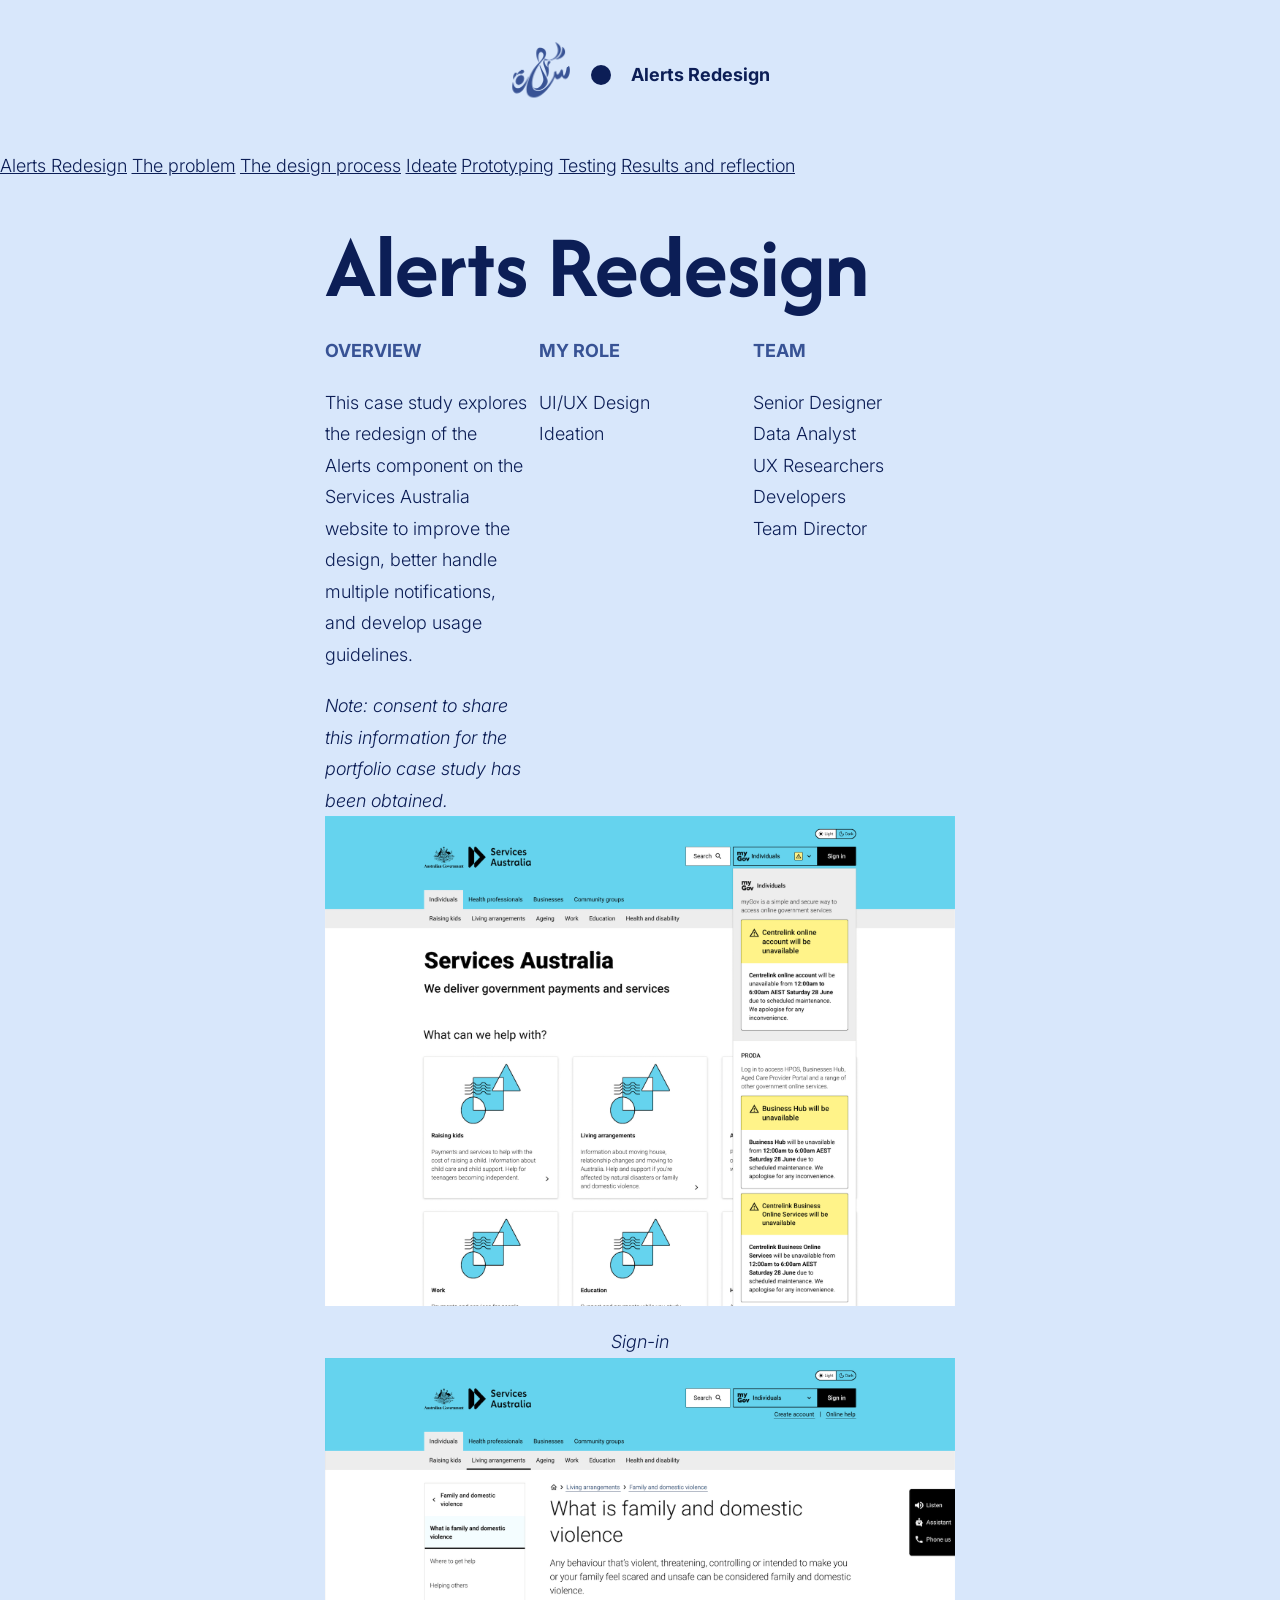
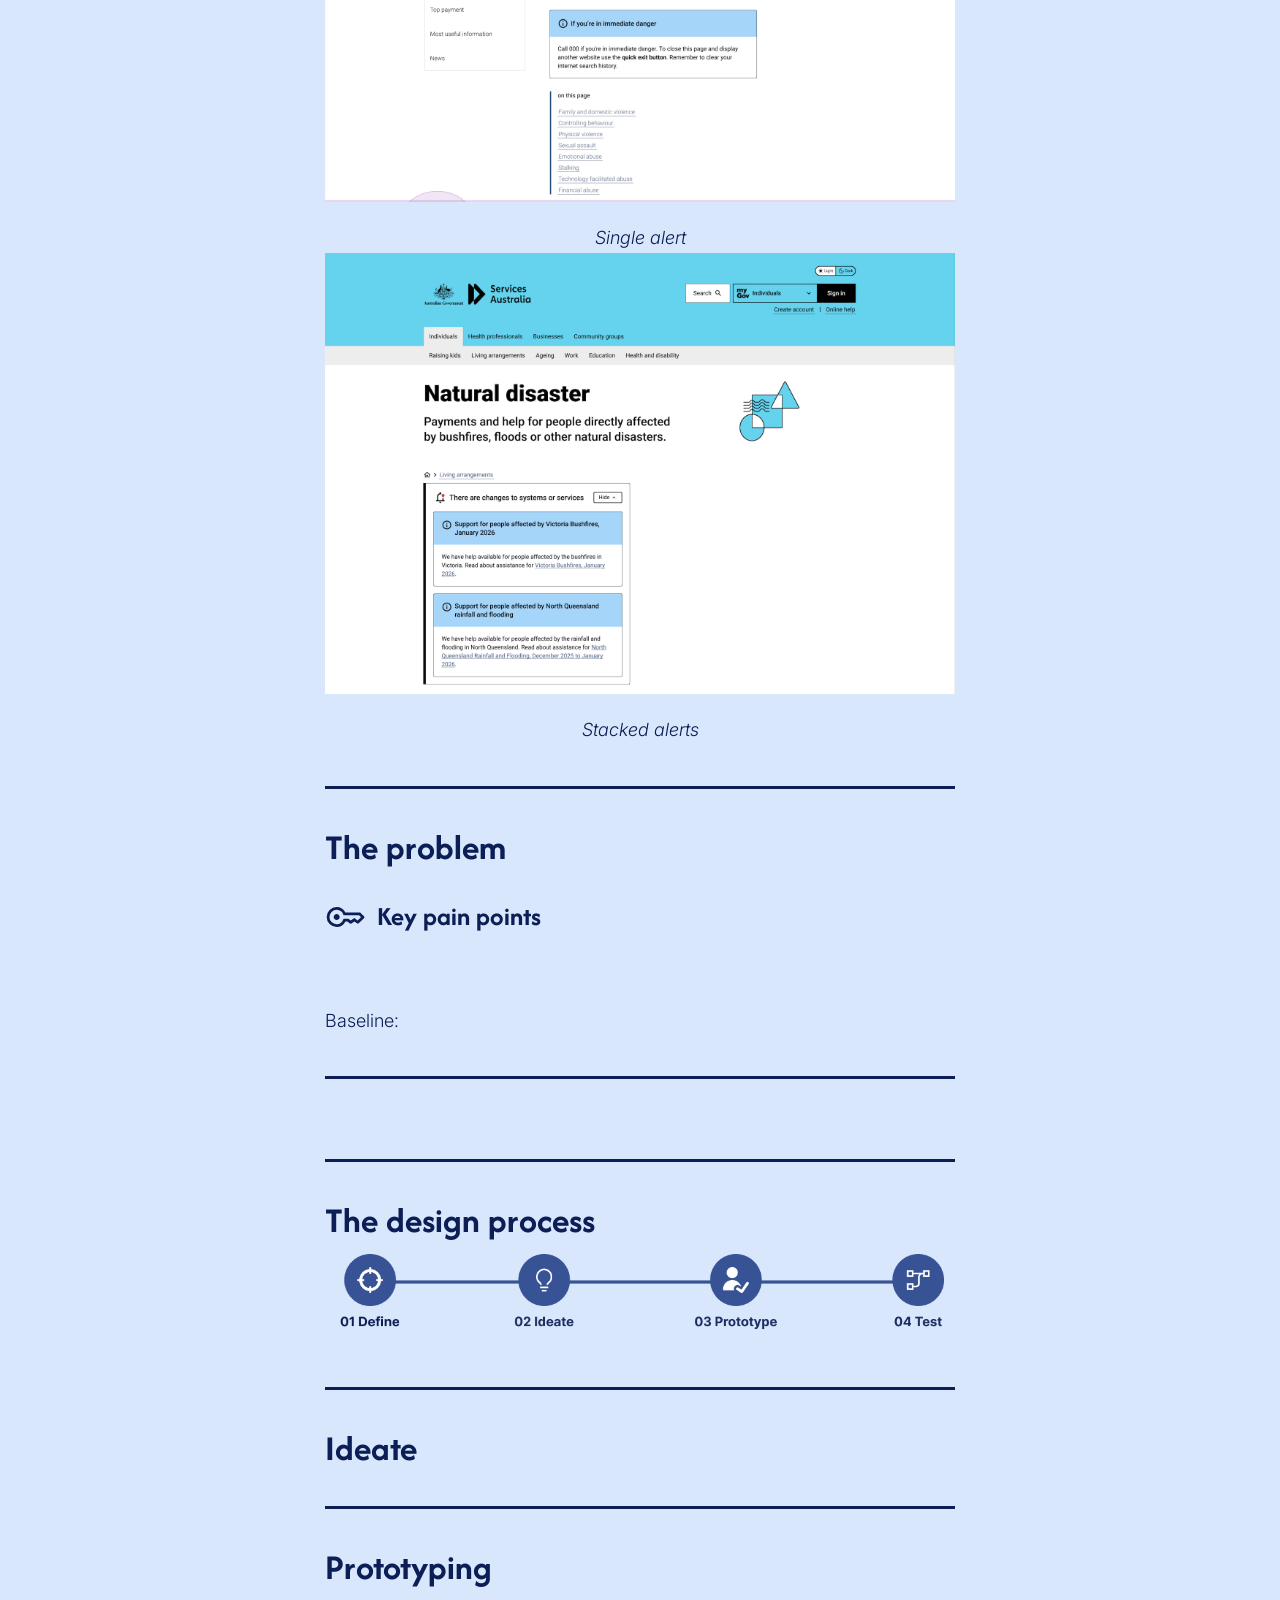
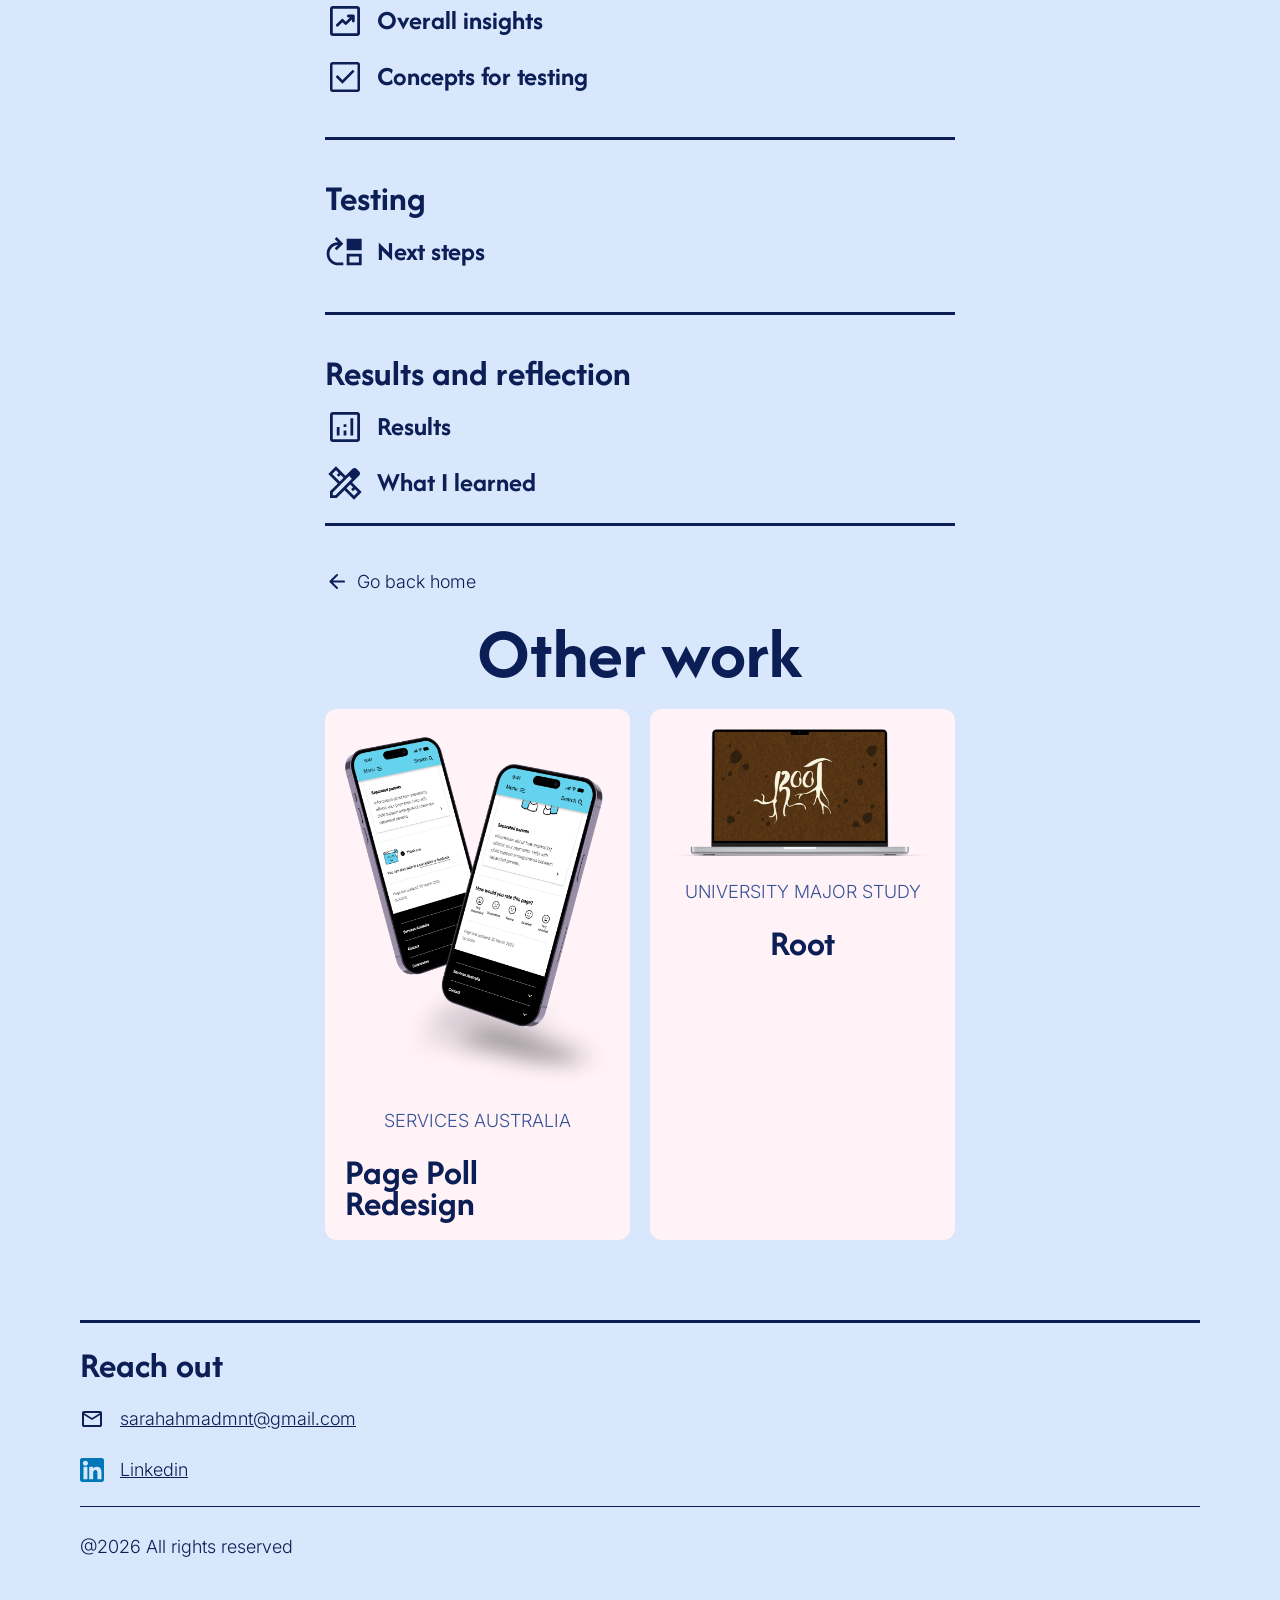
==== alerts.html @ ed38aa50 "Contextual nav + other case studies" ====
<!doctype html>
<html>
  <head>
    <meta charset="UTF-8" />
    <meta name="viewport" content="width=device-width, initial-scale=1.0" />
    <title>Sarah Ahmad's portfolio</title>
    <link rel="stylesheet" href="css/reset.css" />
    <link rel="stylesheet" href="css/style.css" />
    <script src="script.js" defer></script>
  </head>
  <body>
    <header>
      <a href="index.html">
        <img class="logo" src="assets/Logop2.svg" alt="logo" width="60" />
      </a>
      <svg width="20" height="20">
        <circle r="10" cx="10" cy="10" fill="#0c1e56" />
      </svg>
      <a href="pagepoll.html"><b>Alerts Redesign</b></a>
    </header>
    <!-- nav -->
    <div class="project-layout">
      <nav aria-label="On this page">
        <a href="#titlea">Alerts Redesign</a>
        <a href="#problema">The problem</a>
        <a href="#processa">The design process</a>
        <a href="#ideate">Ideate</a>
        <a href="#protoa">Prototyping</a>
        <a href="#testa">Testing</a>
        <a href="#outcomea">Results and reflection</a>
      </nav>
      <main class="content-page">
        <!-- Title -->
        <h1 id="titlea">Alerts Redesign</h1>
        <div class="container">
          <div class="sub-container-3">
            <p class="subheading"><b>OVERVIEW</b></p>
            <p>
              This case study explores the redesign of the Alerts component on
              the Services Australia website to improve the design, better
              handle multiple notifications, and develop usage guidelines.
            </p>
            <p>
              <i
                >Note: consent to share this information for the portfolio case
                study has been obtained.</i
              >
            </p>
          </div>
          <div class="sub-container-3">
            <p class="subheading"><b>MY ROLE</b></p>
            <div>
              <p>UI/UX Design</p>
              <p>Ideation</p>
            </div>
          </div>
          <div class="sub-container-3">
            <p class="subheading"><b>TEAM</b></p>
            <div>
              <p>Senior Designer</p>
              <p>Data Analyst</p>
              <p>UX Researchers</p>
              <p>Developers</p>
              <p>Team Director</p>
            </div>
          </div>
        </div>
        <div class="image-container-2">
          <div class="sub-container-3 caption">
            <img
              src="assets/alerts/sign-in-final.png"
              alt="alerts in sign-in"
            />
            <p><i>Sign-in</i></p>
          </div>
          <div class="sub-container-3 caption">
            <img
              src="assets/alerts/in-page-final.png"
              alt="single alert in page"
            />
            <p><i>Single alert</i></p>
          </div>
          <div class="sub-container-3 caption">
            <img
              src="assets/alerts/stacked-final.png"
              alt="multiple alerts in one page"
            />
            <p><i>Stacked alerts</i></p>
          </div>
        </div>
        <div class="content-container">
          <!-- The problem -->
          <h3 id="problema">The problem</h3>
          <p></p>
          <div class="icon-heading">
            <img src="assets/icons/key.svg" alt="key-icon" width="40px" />
            <h4>Key pain points</h4>
          </div>
          <ul>
            <li>
              <p></p>
            </li>
            <li>
              <img />
              <p></p>
            </li>
            <li>
              <img />
              <p></p>
            </li>
          </ul>
          <p>Baseline:</p>
        </div>
        <div class="quote-block">
          <p></p>
        </div>
        <div class="content-container">
          <!-- the design process -->
          <h3 id="processa">The design process</h3>
          <img
            src="assets/alerts/designprocess.png"
            alt="design process diagram showing 4 stages: define, ideate, prototype and test"
          />
        </div>
        <div class="content-container">
          <!-- ideate -->
          <h3 id="ideate">Ideate</h3>
        </div>
        <div class="content-container">
          <!-- prototype -->
          <h3 id="protoa">Prototyping</h3>
          <div class="icon-heading">
            <img src="assets/icons/insights.svg" />
            <h4>Overall insights</h4>
          </div>
          <div class="icon-heading">
            <img src="assets/icons/Check box.svg" />
            <h4>Concepts for testing</h4>
          </div>
        </div>
        <div class="content-container">
          <!-- Testing -->
          <h3 id="testa">Testing</h3>

          <div class="icon-heading">
            <img src="assets/icons/Move up.svg" />
            <h4>Next steps</h4>
          </div>
        </div>

        <div class="content-container" id="outcomea">
          <!-- Results and reflection -->
          <h3>Results and reflection</h3>
          <div class="icon-heading">
            <img src="assets/icons/Analytics.svg" />
            <h4>Results</h4>
          </div>

          <div class="icon-heading">
            <img src="assets/icons/Design services.svg" />
            <h4>What I learned</h4>
          </div>
        </div>
        <div class="other-work">
          <a class="back-button" href="index.html">
            <img src="assets/icons/arrow_back.svg" alt="back-arrow" />
            <p>Go back home</p>
          </a>
          <h2>Other work</h2>
          <div class="tile-container">
            <a class="tile" href="pagepoll.html">
              <img
                src="assets/mockupsPP.png"
                alt="project-preview"
                id="pptile"
              />
              <p class="subheading">SERVICES AUSTRALIA</p>
              <h3>Page Poll Redesign</h3>
            </a>
            <a class="tile" href="root.html">
              <img src="assets/mockiproot.png" alt="project-preview" />
              <p class="subheading">UNIVERSITY MAJOR STUDY</p>
              <h3>Root</h3>
            </a>
          </div>
        </div>
      </main>
    </div>
    <footer>
      <h3>Reach out</h3>
      <div class="footer-element">
        <img src="assets/icons/mail.svg" width="24px" />
        <a href="mailto:sarahahmadmnt@gmail.com">sarahahmadmnt@gmail.com</a>
      </div>
      <div class="footer-element">
        <img src="assets/icons/linkedin-svgrepo-com.svg" width="24px" />
        <a href="https://www.linkedin.com/in/sarah-ahmad-1190132b7/"
          >Linkedin</a
        >
      </div>
      <p>@2026 All rights reserved</p>
    </footer>
  </body>
</html>
---- css/style.css ----
@import url("https://fonts.googleapis.com/css2?family=Afacad:ital,wght@0,400..700;1,400..700&display=swap");
@import url("https://fonts.googleapis.com/css2?family=Inter:ital,opsz,wght@0,14..32,100..900;1,14..32,100..900&display=swap");
:root {
  /* Colours */
  --background: #d8e7fb;
  --font-main: #0c1e56;
  --font-secondary: #385395;
  --accent: #fff3f8;
  --accent-2: #ffc8e3;

  /* Spacing */

  --space-24: 1.5rem;
  --space-40: 2.5rem;
}

/* Ensure Safari / iOS do not auto-scale text and rem basis is consistent */
html {
  height: 100%;
  font-size: 18px;

  scroll-behavior: smooth;
  --webkit-text-size-adjust: 100%;
  -ms-text-size-adjust: 100%;
}

* {
  box-sizing: border-box;
}

*,
*::before,
*::after {
  box-sizing: border-box;
  /* Includes elements padding and borders in the width and height */
}

/* motion reduction */
@media (prefers-reduced-motion: reduce) {
  *,
  *::before,
  *::after {
    animation-duration: 0.01ms !important;
    animation-iteration-count: 1 !important;
    transition-duration: 0.01ms !important;
    scroll-behavior: auto !important;
  }
}

body {
  background-color: var(--background);
}

/* Text styling */
p,
a {
  font-family: "Inter", sans-serif;
  font-weight: 300;
  line-height: 1.75rem;
  color: var(--font-main);
}

b {
  font-weight: 700;
}

i {
  font-style: italic;
}

h1,
h2,
h3,
h4 {
  font-family: "Afacad", sans-serif;
  font-weight: 700;
  color: var(--font-main);
}

h1 {
  font-size: 5rem;
}

h2 {
  font-size: 4rem;
}

h3 {
  font-size: clamp(1.75rem, 2em, 2.5rem);
}

h4 {
  font-size: 1.5rem;
}

/* Header */
header {
  padding: 40px;
  display: flex;
  flex-direction: row;
  justify-content: center;
  align-items: center;
  gap: 20px;
}

header a {
  text-decoration: none;
}

/* Content */
main {
  padding: 40px 80px;
  margin: 0 auto;
}

.content-page {
  max-width: 790px;
}

.hero-content {
  background-image: url("../assets/heroart.png");
  background-repeat: no-repeat;
  background-size: cover;
  background-position: right center;
  display: flex;
  flex-direction: column;
  justify-content: end;
  gap: 20px;
  height: 70vh;
  padding: 80px 40px;
  border-radius: 20px;
  margin-bottom: 80px;
}

.hero-content-text {
  width: 50%;
  display: flex;
  flex-direction: column;
  gap: 20px;
  color: #ffffff;
}

.hero-content-text p {
  color: #ffffff;
}

.hero-content-text h2 {
  color: #ffffff;
}

.opportunity {
  display: flex;
  flex-direction: row;
  width: fit-content;
  gap: 12px;
  background-color: #ffffff;
  border-radius: 30px;
  padding: 16px 12px;
  color: var(--font-main);
  align-items: center;
}

.opportunity p {
  color: var(--font-main);
}

.projects {
  margin: 80px auto;
}

.projects-heading {
  display: flex;
  flex-direction: row;
  justify-content: center;
  gap: 32px;
  margin: 0 auto;
  padding-top: 60px;
  border-top: 3px solid var(--font-main);
}

.star-group {
  display: flex;
  flex-direction: row;
  width: fit-content;
  gap: 8px;
}

.subheading {
  color: var(--font-secondary);
}

.project-container {
  margin-top: 80px;
  display: flex;
  flex-direction: row;
  background-color: var(--accent);
  border-radius: 32px;
  height: fit-content;
  padding: 40px;
  justify-content: space-between;
  align-items: center;
}

.text-container {
  flex: 1;
  display: flex;
  flex-direction: column;

  gap: 24px;
}

.button-container {
  display: flex;
  flex-direction: row;
  align-items: center;
  gap: 40px;
}

.button {
  background-color: var(--accent-2);
  border-radius: 30px;
  border: solid 1px var(--font-main);
  padding: 20px 16px;
  text-decoration: none;
}

.button:hover {
  background-color: var(--font-main);
  color: var(--accent-2);
  border: solid 1px var(--accent-2);
  transition: all 0.3s ease-out;
}

.link {
  text-decoration: none;
  display: flex;
  flex-direction: row;
  align-items: center;
  gap: 8px;
}

.link:hover {
  text-decoration: underline;
  transform: all 0.3 ease-out;
}

.mockup {
  width: 50%;
  height: fit-content;
  display: flex;
  justify-content: center;
}

#pp {
  flex: 1;
  width: stretch;
  max-width: 400px;
}

.container {
  display: flex;
  flex-direction: row;
  justify-content: space-between;
  gap: 12px;
  margin-top: 24px;
}

.image-container {
  display: flex;
  flex-direction: row;
  justify-content: space-between;
  gap: 12px;
  margin-top: 8px;
  align-items: start;
}

.grid-container {
  display: grid;
  grid-template-columns: 1fr 1fr 1fr 1fr;
  gap: 12px;
}

.container img,
.image-container img {
  flex: 1;
  min-width: 0;
  width: 0;
  height: auto;
  object-fit: contain;
}

.sub-container {
  display: flex;
  flex-direction: column;
  gap: 20px;
  border-top: 3px solid var(--font-main);
  padding-top: 24px;
  width: 45%;
}

.sub-container-2 {
  display: flex;
  flex-direction: row;
  justify-content: space-between;
}

.sub-container-3 {
  flex: 1;
  display: flex;
  flex-direction: column;
  gap: 20px;
}

.sub-container-3 img {
  width: 100%;
}

.caption {
  align-items: center;
}

.about-container {
  display: flex;
  flex-direction: column;
  gap: 20px;
  width: 50%;
}

.about-container p {
  font-size: 1.25rem;
}

#about {
  padding-top: 24px;
  margin-top: 80px;
  border-top: 3px solid var(--font-main);
}

#about img {
  max-width: 300px;
}

.content-container {
  display: flex;
  flex-direction: column;
  gap: 16px;
  margin-top: 40px;
  padding: 40px 0 0 0;
  border-top: 3px solid var(--font-main);
}

.icon-heading {
  display: flex;
  flex-direction: row;
  gap: 12px;
  align-items: center;
}

.content-container li {
  display: flex;
  flex-direction: row;
  gap: 20px;
  margin-top: 12px;
  align-items: center;
}

.quote-block {
  margin-top: 40px;
  padding-top: 40px;
  border-top: 3px solid var(--font-main);
}

.quote-block p {
  font-size: 24px;
  font-weight: 300;
}

#results {
  padding-bottom: 40px;
}

table {
  width: 100%;
  border-radius: 4px;
  border: 1px solid var(--font-secondary);
}

td,
th {
  border-top: 1px solid var(--font-secondary);
  border-bottom: 1px solid var(--font-secondary);
  text-align: left;
  padding: 12px;
  font-family: "Inter", sans-serif;
  color: var(--font-main);
}

th {
  font-weight: 700;
  background-color: var(--accent);
}

#titlep {
  padding-bottom: 40px;
}

/* Other projects links */

.other-work {
  display: flex;
  flex-direction: column;
  gap: 20px;
  margin-top: 20px;
  padding: 40px 0;
  border-top: 3px solid var(--font-main);
  align-items: center;
}

.back-button {
  text-decoration: none;
  display: flex;
  flex-direction: row;
  gap: 8px;
  width: 100%;
}

.back-button:hover {
  text-decoration: underline;
}

.tile-container {
  display: flex;
  flex-direction: row;
  justify-content: space-between;
  gap: 20px;
}

.tile {
  display: flex;
  flex-direction: column;
  flex: 1;
  background-color: var(--accent);
  text-decoration: none;
  align-items: center;
  padding: 20px;
  border-radius: 12px;
  gap: 20px;
}

.tile:hover {
  transform: scale(105%);
  transition: all 0.3s ease;
}

.tile img {
  width: 100%;
}

/* Footer */

footer {
  margin: 0 80px;
  padding: 24px 0;
  border-top: 3px solid var(--font-main);
}

footer h3 {
  padding-bottom: 20px;
}

.footer-element {
  display: flex;
  flex-direction: row;
  align-items: center;
  padding-bottom: 20px;
  gap: 16px;
}

footer p {
  padding-top: 24px;
  padding-bottom: 40px;
  border-top: 1px solid var(--font-main);
}

/* Javascript stuff */

.fade-element {
  transform: translateY(20px);
  opacity: 0;
  transition: 1s ease;
}

.element-visible {
  transform: translateY(0);
  opacity: 1;
}

/* Focus states */

.logo:focus-visible,
.button:focus-visible,
.link:focus-visible,
.footer-element a:focus-visible {
  outline: 2px solid var(--font-secondary);
  outline-offset: 4px;
  border-radius: 4px;
}

/* Responsive design */

@media screen and (max-width: 770px) {
  main,
  header {
    padding: 20px 24px;
  }

  h1 {
    font-size: 4.5rem;
  }

  h2 {
    font-size: 3rem;
  }

  .hero-content {
    background-size: auto 100%;
    padding: 40px 40px;
    margin-bottom: 60px;
  }
  .hero-content-text {
    width: 100%;
  }

  .small {
    width: 20px;
  }
  .large {
    width: 40px;
  }

  .project-container {
    margin-top: 40px;
    flex-direction: column-reverse;
    justify-content: left;
    gap: 40px;
    padding: 40px 20px;
  }

  #root {
    flex-direction: column;
  }
  .text-container {
    width: 100%;
    gap: 16px;
  }

  .container,
  .image-container {
    flex-direction: column;
    justify-content: first baseline;
    gap: 24px;
  }

  .content-container {
    gap: 12px;
    margin-top: 20px;
    padding: 20px 0 0 0;
    border-top: 3px solid var(--font-main);
  }

  .sub-container,
  .about-container,
  .mockup {
    width: 100%;
  }

  .grid-container {
    display: grid;
    grid-template-columns: 1fr 1fr;
    grid-template-rows: 1fr 1fr;
    gap: 12px;
  }
  .container img {
    width: 50%;
  }

  #about {
    flex-direction: column-reverse;
    align-items: end;
  }

  footer {
    margin: 0 24px;
  }
}

@media screen and (max-width: 480px) {
  main,
  header {
    padding: 12px 16px;
  }

  h1 {
    font-size: 4rem;
  }

  .hero-content {
    padding: 40px 20px;
  }
  .projects-heading {
    gap: 16px;
  }

  #pp {
    padding: 0 5vh;
  }
  .container img {
    width: 100%;
  }
  footer {
    margin: 0 16px;
  }
}

@media screen and (max-width: 430px) {
  .small {
    width: 12px;
  }
  .large {
    width: 24px;
  }

  .button-container {
    flex-direction: column;
    gap: 20px;
    align-items: first baseline;
  }
}
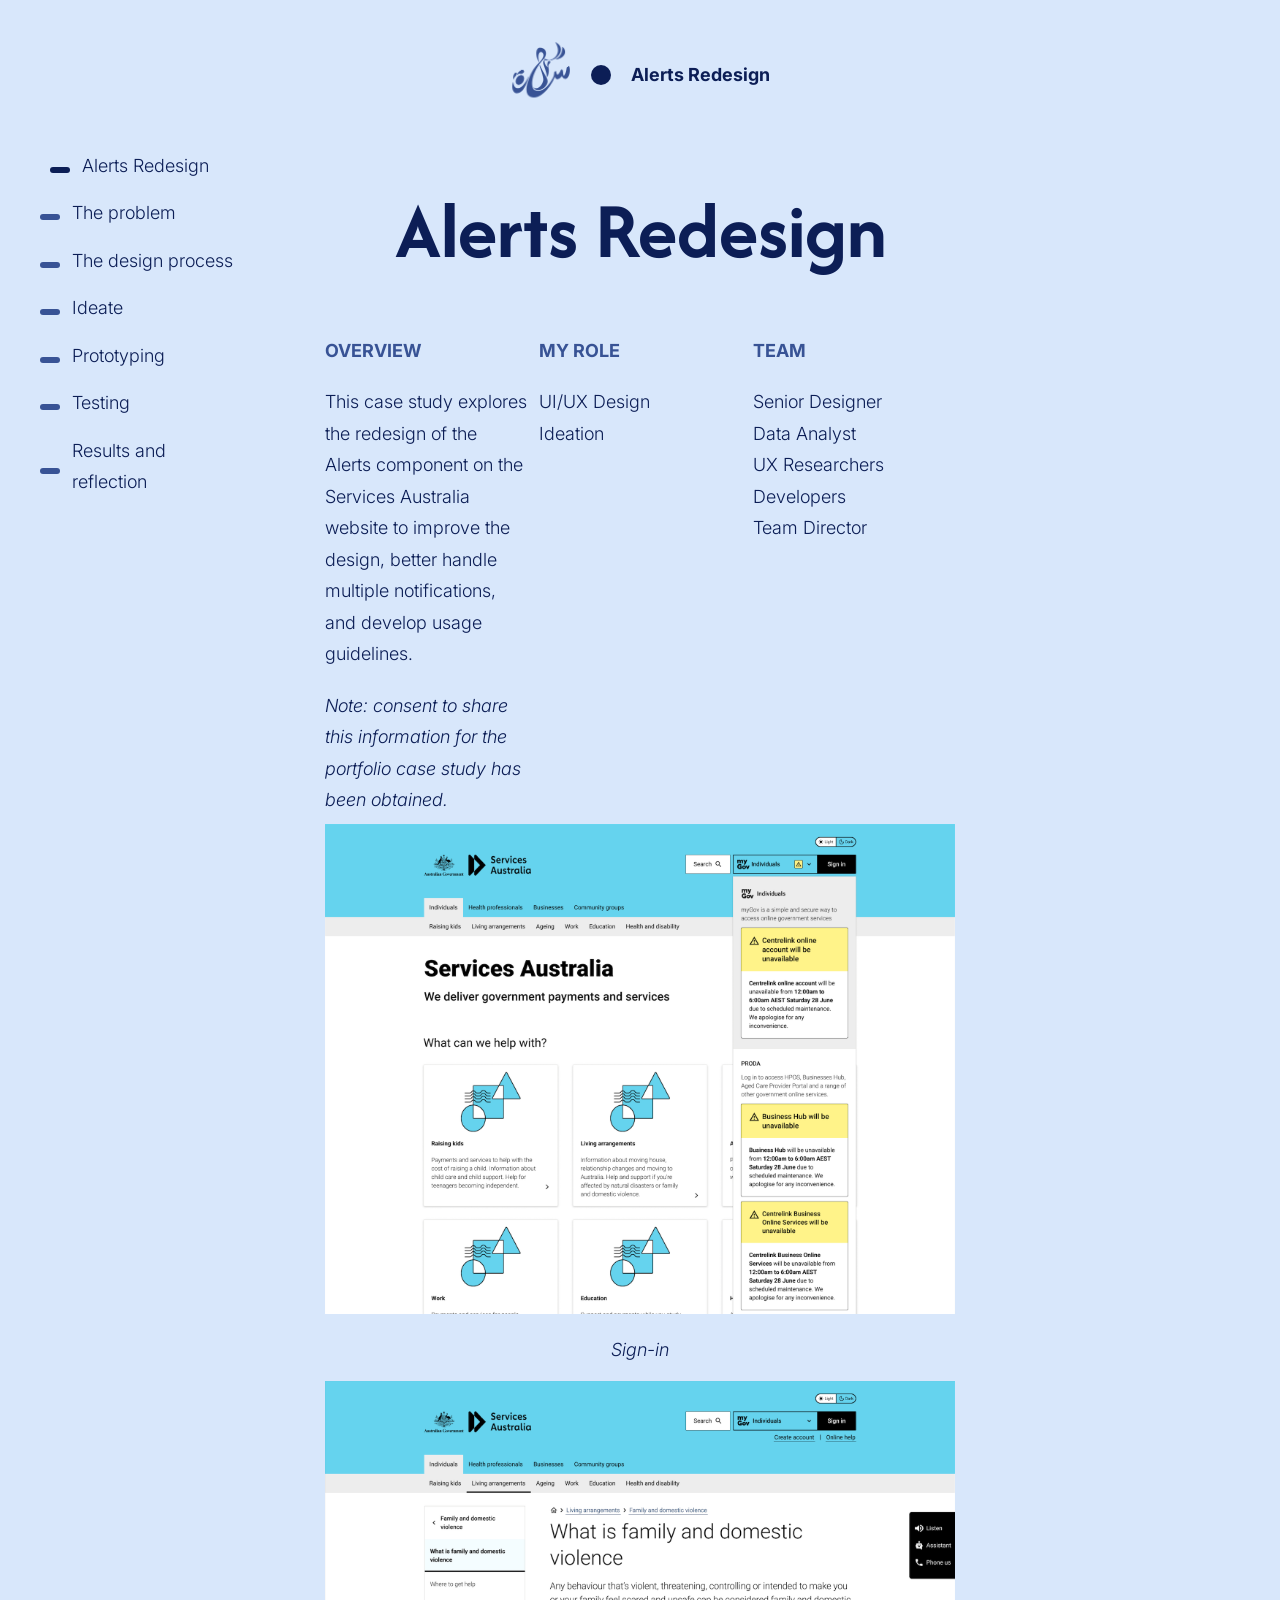
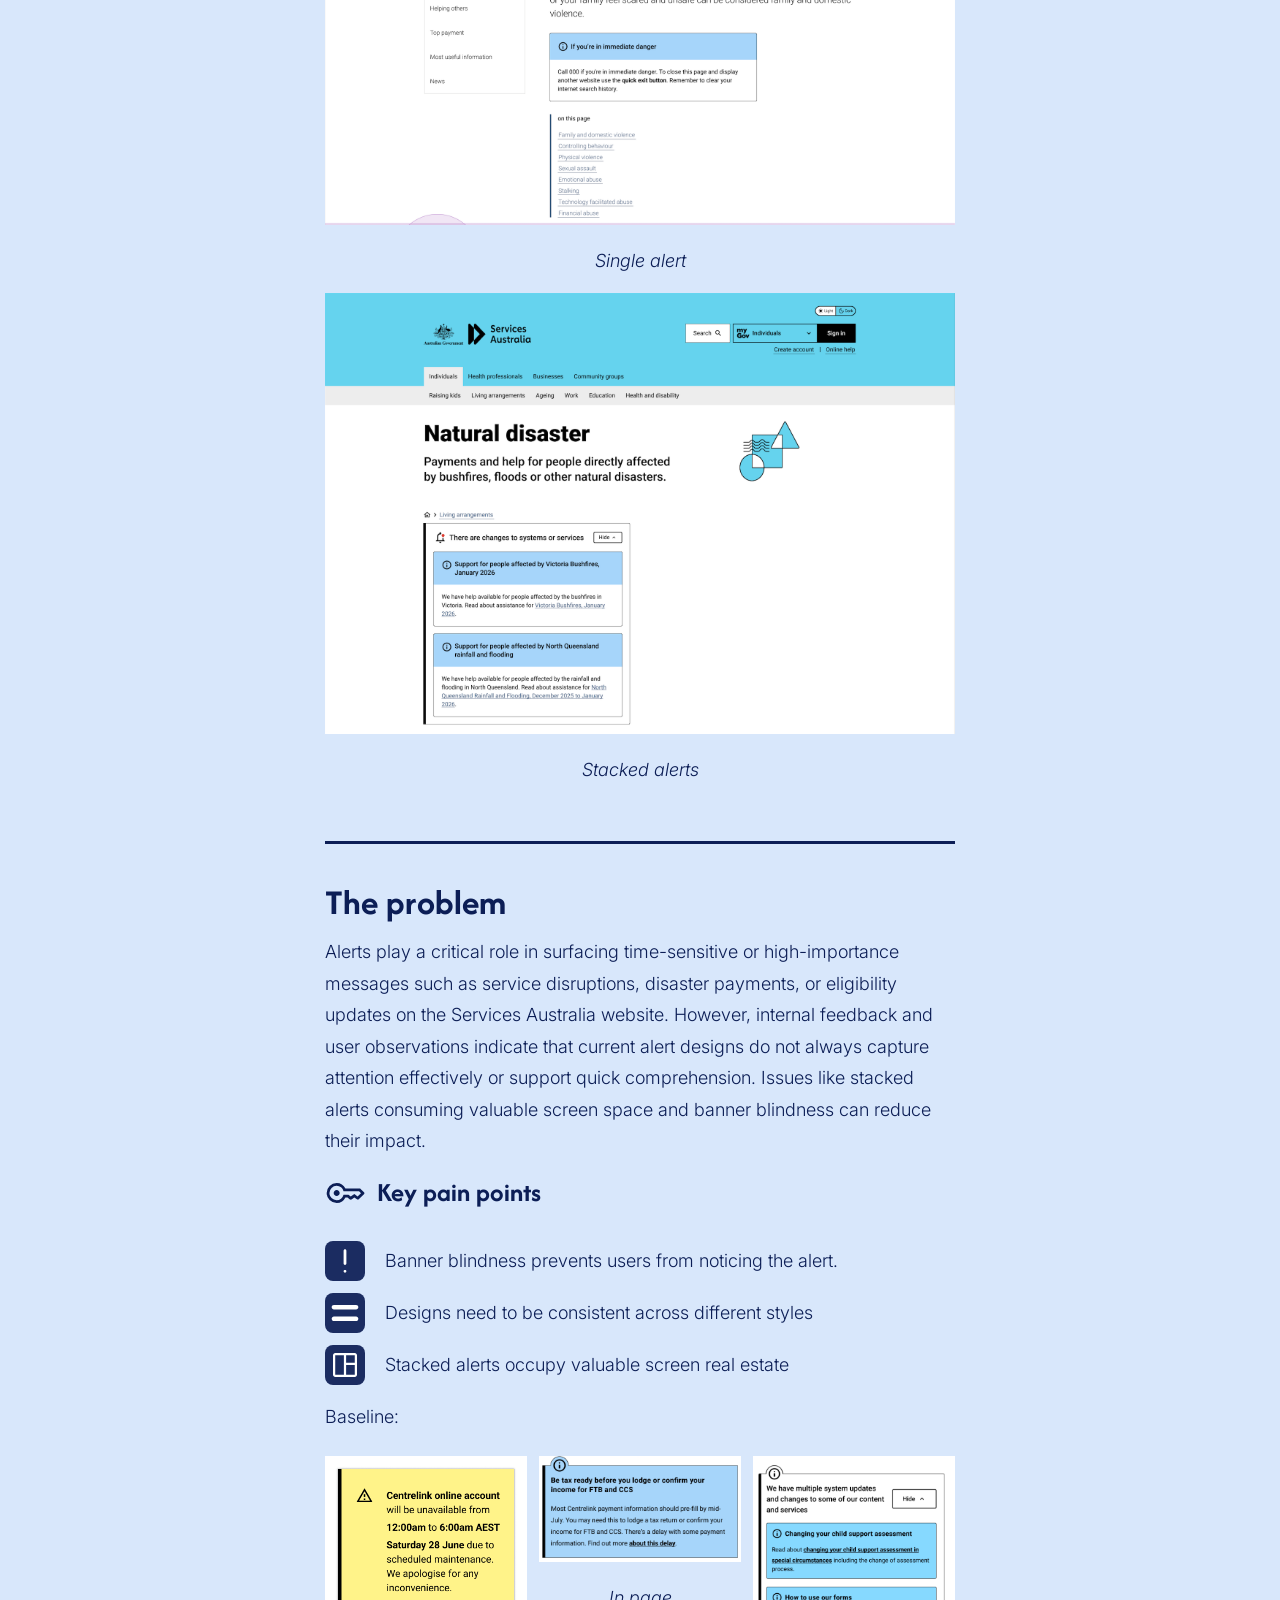
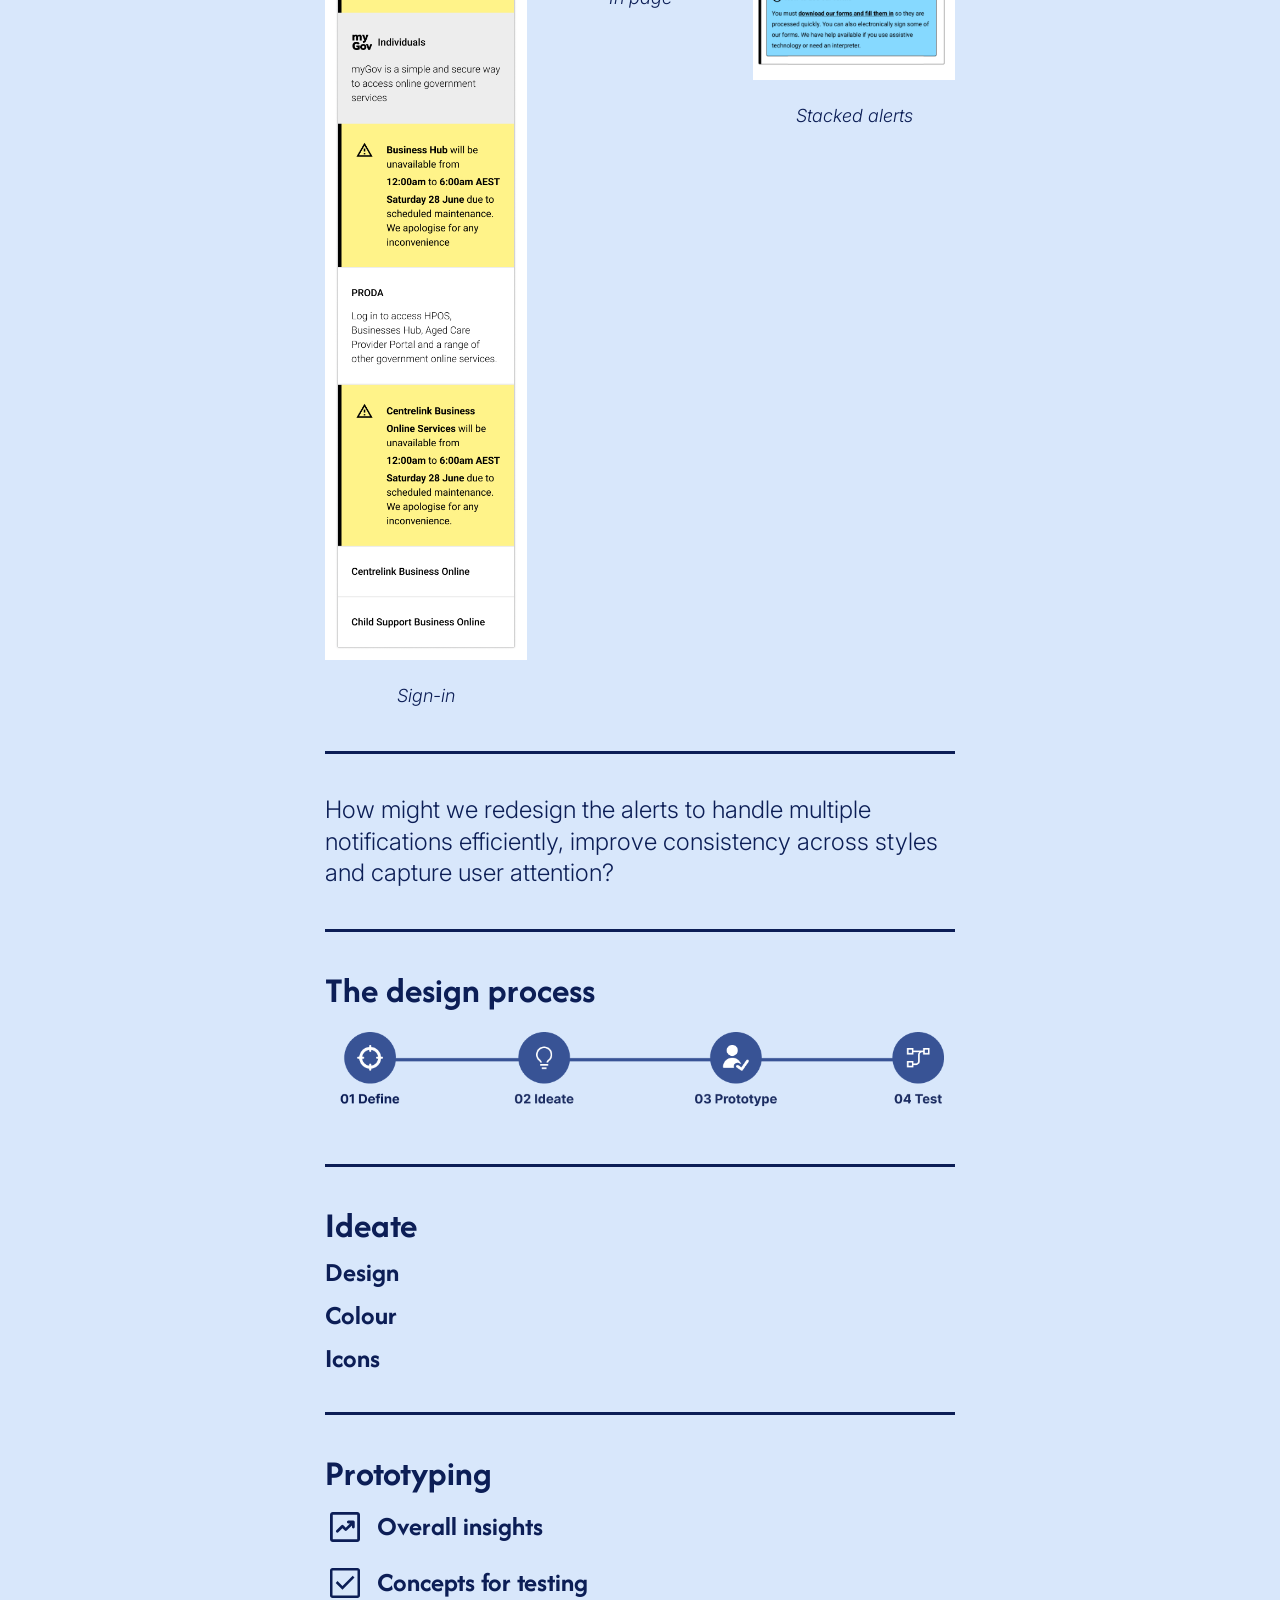
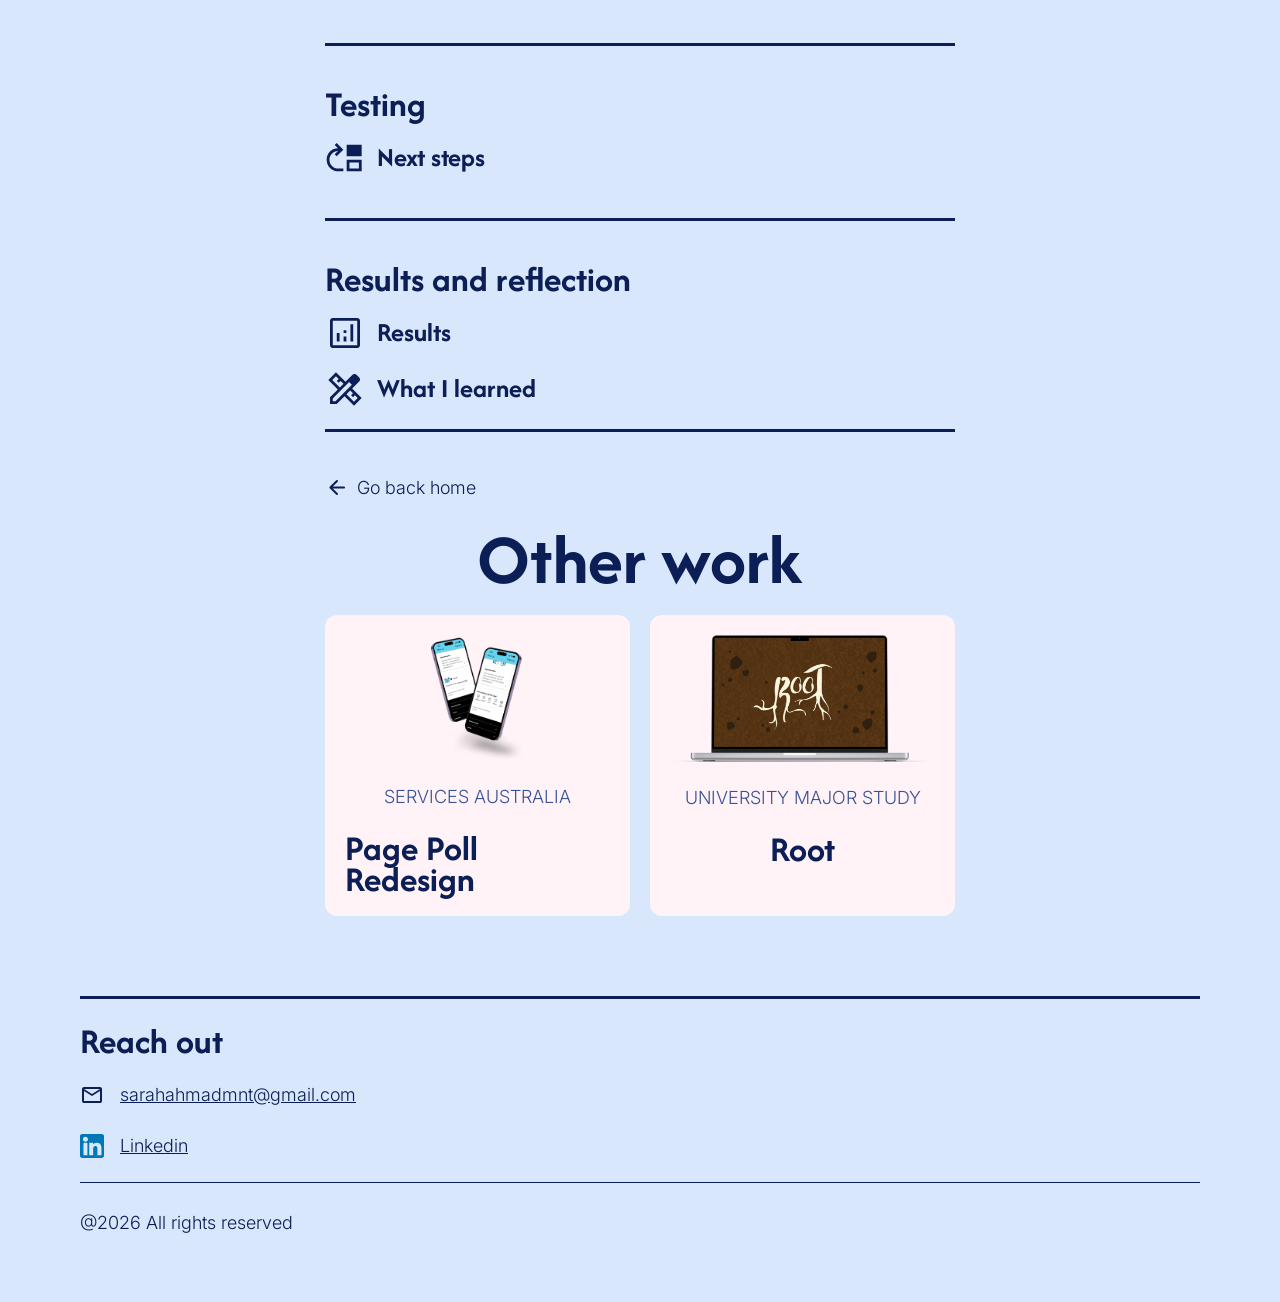
==== commit 17cb93a6: "Update alert + cleanup Validated html" ====
--- a/alerts.html
+++ b/alerts.html
@@ -1,5 +1,5 @@
 <!doctype html>
-<html>
+<html lang="en">
   <head>
     <meta charset="UTF-8" />
     <meta name="viewport" content="width=device-width, initial-scale=1.0" />
@@ -31,8 +31,8 @@
       </nav>
       <main class="content-page">
         <!-- Title -->
-        <h1 id="titlea">Alerts Redesign</h1>
-        <div class="container">
+        <h1 class="fade-element" id="titlea">Alerts Redesign</h1>
+        <div class="container fade-element">
           <div class="sub-container-3">
             <p class="subheading"><b>OVERVIEW</b></p>
             <p>
@@ -88,36 +88,74 @@
             <p><i>Stacked alerts</i></p>
           </div>
         </div>
-        <div class="content-container">
+        <div class="content-container" id="problema">
           <!-- The problem -->
-          <h3 id="problema">The problem</h3>
-          <p></p>
-          <div class="icon-heading">
-            <img src="assets/icons/key.svg" alt="key-icon" width="40px" />
+          <h3>The problem</h3>
+          <p>
+            Alerts play a critical role in surfacing time-sensitive or
+            high-importance messages such as service disruptions, disaster
+            payments, or eligibility updates on the Services Australia website.
+            However, internal feedback and user observations indicate that
+            current alert designs do not always capture attention effectively or
+            support quick comprehension. Issues like stacked alerts consuming
+            valuable screen space and banner blindness can reduce their impact.
+          </p>
+          <div class="icon-heading">
+            <img src="assets/icons/key.svg" alt="" width="40" />
             <h4>Key pain points</h4>
           </div>
           <ul>
             <li>
-              <p></p>
+              <img src="assets/alerts/pain-point-1.svg" alt="" />
+              <p>Banner blindness prevents users from noticing the alert.</p>
             </li>
             <li>
-              <img />
-              <p></p>
+              <img src="assets/alerts/pain-point-2.svg" alt="" />
+              <p>Designs need to be consistent across different styles</p>
             </li>
             <li>
-              <img />
-              <p></p>
+              <img src="assets/root/pain-point-3.svg" alt="" />
+              <p>Stacked alerts occupy valuable screen real estate</p>
             </li>
           </ul>
           <p>Baseline:</p>
+
+          <div class="image-container">
+            <div class="sub-container-3 caption">
+              <img
+                src="assets/alerts/baseline-sign-ing.png"
+                alt="baseline design for alerts on sign-in"
+              />
+              <p><i>Sign-in</i></p>
+            </div>
+            <div class="sub-container-3 caption">
+              <img
+                src="assets/alerts/baseline-in-page.png"
+                alt="baseline design for alerts in the page"
+              />
+              <p><i>In page</i></p>
+            </div>
+            <div class="sub-container-3 caption">
+              <img
+                src="assets/alerts/baseline-stacked.png"
+                alt="baseline design for alerts when stacked"
+              />
+              <p><i>Stacked alerts</i></p>
+            </div>
+          </div>
         </div>
         <div class="quote-block">
-          <p></p>
+          <p>
+            How might we redesign the alerts to handle multiple notifications
+            efficiently, improve consistency across styles and capture user
+            attention?
+          </p>
         </div>
         <div class="content-container">
           <!-- the design process -->
           <h3 id="processa">The design process</h3>
           <img
+            class="image-container"
             src="assets/alerts/designprocess.png"
             alt="design process diagram showing 4 stages: define, ideate, prototype and test"
           />
@@ -125,16 +163,19 @@
         <div class="content-container">
           <!-- ideate -->
           <h3 id="ideate">Ideate</h3>
+          <h4>Design</h4>
+          <h4>Colour</h4>
+          <h4>Icons</h4>
         </div>
         <div class="content-container">
           <!-- prototype -->
           <h3 id="protoa">Prototyping</h3>
           <div class="icon-heading">
-            <img src="assets/icons/insights.svg" />
+            <img src="assets/icons/insights.svg" alt="" />
             <h4>Overall insights</h4>
           </div>
           <div class="icon-heading">
-            <img src="assets/icons/Check box.svg" />
+            <img src="assets/icons/Checkbox.svg" alt="" />
             <h4>Concepts for testing</h4>
           </div>
         </div>
@@ -143,7 +184,7 @@
           <h3 id="testa">Testing</h3>
 
           <div class="icon-heading">
-            <img src="assets/icons/Move up.svg" />
+            <img src="assets/icons/Moveup.svg" alt="" />
             <h4>Next steps</h4>
           </div>
         </div>
@@ -152,12 +193,12 @@
           <!-- Results and reflection -->
           <h3>Results and reflection</h3>
           <div class="icon-heading">
-            <img src="assets/icons/Analytics.svg" />
+            <img src="assets/icons/Analytics.svg" alt="" />
             <h4>Results</h4>
           </div>
 
           <div class="icon-heading">
-            <img src="assets/icons/Design services.svg" />
+            <img src="assets/icons/Designservices.svg" alt="" />
             <h4>What I learned</h4>
           </div>
         </div>
@@ -189,11 +230,11 @@
     <footer>
       <h3>Reach out</h3>
       <div class="footer-element">
-        <img src="assets/icons/mail.svg" width="24px" />
+        <img src="assets/icons/mail.svg" width="24" alt="" />
         <a href="mailto:sarahahmadmnt@gmail.com">sarahahmadmnt@gmail.com</a>
       </div>
       <div class="footer-element">
-        <img src="assets/icons/linkedin-svgrepo-com.svg" width="24px" />
+        <img src="assets/icons/linkedin-svgrepo-com.svg" width="24" alt="" />
         <a href="https://www.linkedin.com/in/sarah-ahmad-1190132b7/"
           >Linkedin</a
         >
--- a/css/style.css
+++ b/css/style.css
@@ -7,11 +7,6 @@
   --font-secondary: #385395;
   --accent: #fff3f8;
   --accent-2: #ffc8e3;
-
-  /* Spacing */
-
-  --space-24: 1.5rem;
-  --space-40: 2.5rem;
 }
 
 /* Ensure Safari / iOS do not auto-scale text and rem basis is consistent */
@@ -20,19 +15,14 @@
   font-size: 18px;
 
   scroll-behavior: smooth;
-  --webkit-text-size-adjust: 100%;
+  -webkit-text-size-adjust: 100%;
   -ms-text-size-adjust: 100%;
-}
-
-* {
-  box-sizing: border-box;
 }
 
 *,
 *::before,
 *::after {
   box-sizing: border-box;
-  /* Includes elements padding and borders in the width and height */
 }
 
 /* motion reduction */
@@ -78,7 +68,7 @@
 }
 
 h1 {
-  font-size: 5rem;
+  font-size: 4.5rem;
 }
 
 h2 {
@@ -107,13 +97,67 @@
   text-decoration: none;
 }
 
+/* Navigation */
+
+.project-layout {
+  display: grid;
+  grid-template-columns:
+    minmax(200px, 1fr)
+    minmax(0, 790px)
+    minmax(200px, 1fr);
+  align-items: flex-start;
+  gap: 24px;
+}
+
+nav {
+  position: sticky;
+  grid-column: 1;
+  display: flex;
+  top: 40px;
+  left: 40px;
+  flex-direction: column;
+  gap: 16px;
+  width: 200px;
+}
+
+nav a {
+  display: flex;
+  align-items: center;
+  gap: 12px;
+  text-decoration: none;
+}
+
+nav a::before {
+  content: "";
+  flex: 0 0 20px;
+  height: 6px;
+  margin-top: 9px;
+  background-color: var(--font-secondary);
+  border-radius: 4px;
+  transition: transform 0.4s ease;
+}
+
+/* Hover state */
+nav a:hover::before,
+nav a.active::before {
+  background-color: var(--font-main);
+}
+
+nav a:hover,
+nav a.active {
+  transform: translateX(10px);
+  transition: 0.3s ease;
+}
+
 /* Content */
 main {
   padding: 40px 80px;
-  margin: 0 auto;
+  min-width: 0;
 }
 
 .content-page {
+  grid-column: 2;
+  width: 100%;
   max-width: 790px;
 }
 
@@ -241,7 +285,6 @@
 
 .link:hover {
   text-decoration: underline;
-  transform: all 0.3 ease-out;
 }
 
 .mockup {
@@ -251,32 +294,34 @@
   justify-content: center;
 }
 
-#pp {
-  flex: 1;
-  width: stretch;
-  max-width: 400px;
-}
-
-.container {
+.container,
+.image-container {
   display: flex;
   flex-direction: row;
   justify-content: space-between;
   gap: 12px;
+}
+
+.container {
   margin-top: 24px;
 }
 
 .image-container {
-  display: flex;
-  flex-direction: row;
-  justify-content: space-between;
-  gap: 12px;
   margin-top: 8px;
   align-items: start;
 }
 
+.image-container-2 {
+  padding-top: 8px;
+}
+
+.image-container-2 p {
+  padding-bottom: 16px;
+}
+
 .grid-container {
   display: grid;
-  grid-template-columns: 1fr 1fr 1fr 1fr;
+  grid-template-columns: repeat(4, 1fr);
   gap: 12px;
 }
 
@@ -345,7 +390,7 @@
   flex-direction: column;
   gap: 16px;
   margin-top: 40px;
-  padding: 40px 0 0 0;
+  padding: 40px 0 0;
   border-top: 3px solid var(--font-main);
 }
 
@@ -400,8 +445,11 @@
   background-color: var(--accent);
 }
 
-#titlep {
+#titlep,
+#titlea,
+#titler {
   padding-bottom: 40px;
+  text-align: center;
 }
 
 /* Other projects links */
@@ -454,6 +502,17 @@
 
 .tile img {
   width: 100%;
+}
+
+#pp {
+  flex: 1;
+  width: 100%;
+  max-width: 400px;
+}
+
+#pptile {
+  max-height: 126px;
+  width: auto;
 }
 
 /* Footer */
@@ -482,7 +541,7 @@
   border-top: 1px solid var(--font-main);
 }
 
-/* Javascript stuff */
+/* JavaScript effects */
 
 .fade-element {
   transform: translateY(20px);
@@ -508,6 +567,26 @@
 
 /* Responsive design */
 
+@media screen and (max-width: 1200px) {
+  .project-layout {
+    grid-template-columns: minmax(0, 1fr);
+  }
+
+  nav {
+    position: static;
+    grid-column: 1;
+    width: 100%;
+    max-width: 790px;
+    margin: 0 auto;
+    padding: 40px 80px 0;
+  }
+
+  .content-page {
+    grid-column: 1;
+    margin: 0 auto;
+  }
+}
+
 @media screen and (max-width: 770px) {
   main,
   header {
@@ -520,6 +599,11 @@
 
   h2 {
     font-size: 3rem;
+  }
+
+  nav {
+    width: 100%;
+    padding: 20px 24px;
   }
 
   .hero-content {
@@ -557,14 +641,14 @@
   .container,
   .image-container {
     flex-direction: column;
-    justify-content: first baseline;
+    justify-content: flex-start;
     gap: 24px;
   }
 
   .content-container {
     gap: 12px;
     margin-top: 20px;
-    padding: 20px 0 0 0;
+    padding: 20px 0 0;
     border-top: 3px solid var(--font-main);
   }
 
@@ -576,8 +660,8 @@
 
   .grid-container {
     display: grid;
-    grid-template-columns: 1fr 1fr;
-    grid-template-rows: 1fr 1fr;
+    grid-template-columns: repeat(2, 1fr);
+    grid-template-rows: repeat(2, 1fr);
     gap: 12px;
   }
   .container img {
@@ -633,6 +717,6 @@
   .button-container {
     flex-direction: column;
     gap: 20px;
-    align-items: first baseline;
-  }
-}
+    align-items: flex-start;
+  }
+}
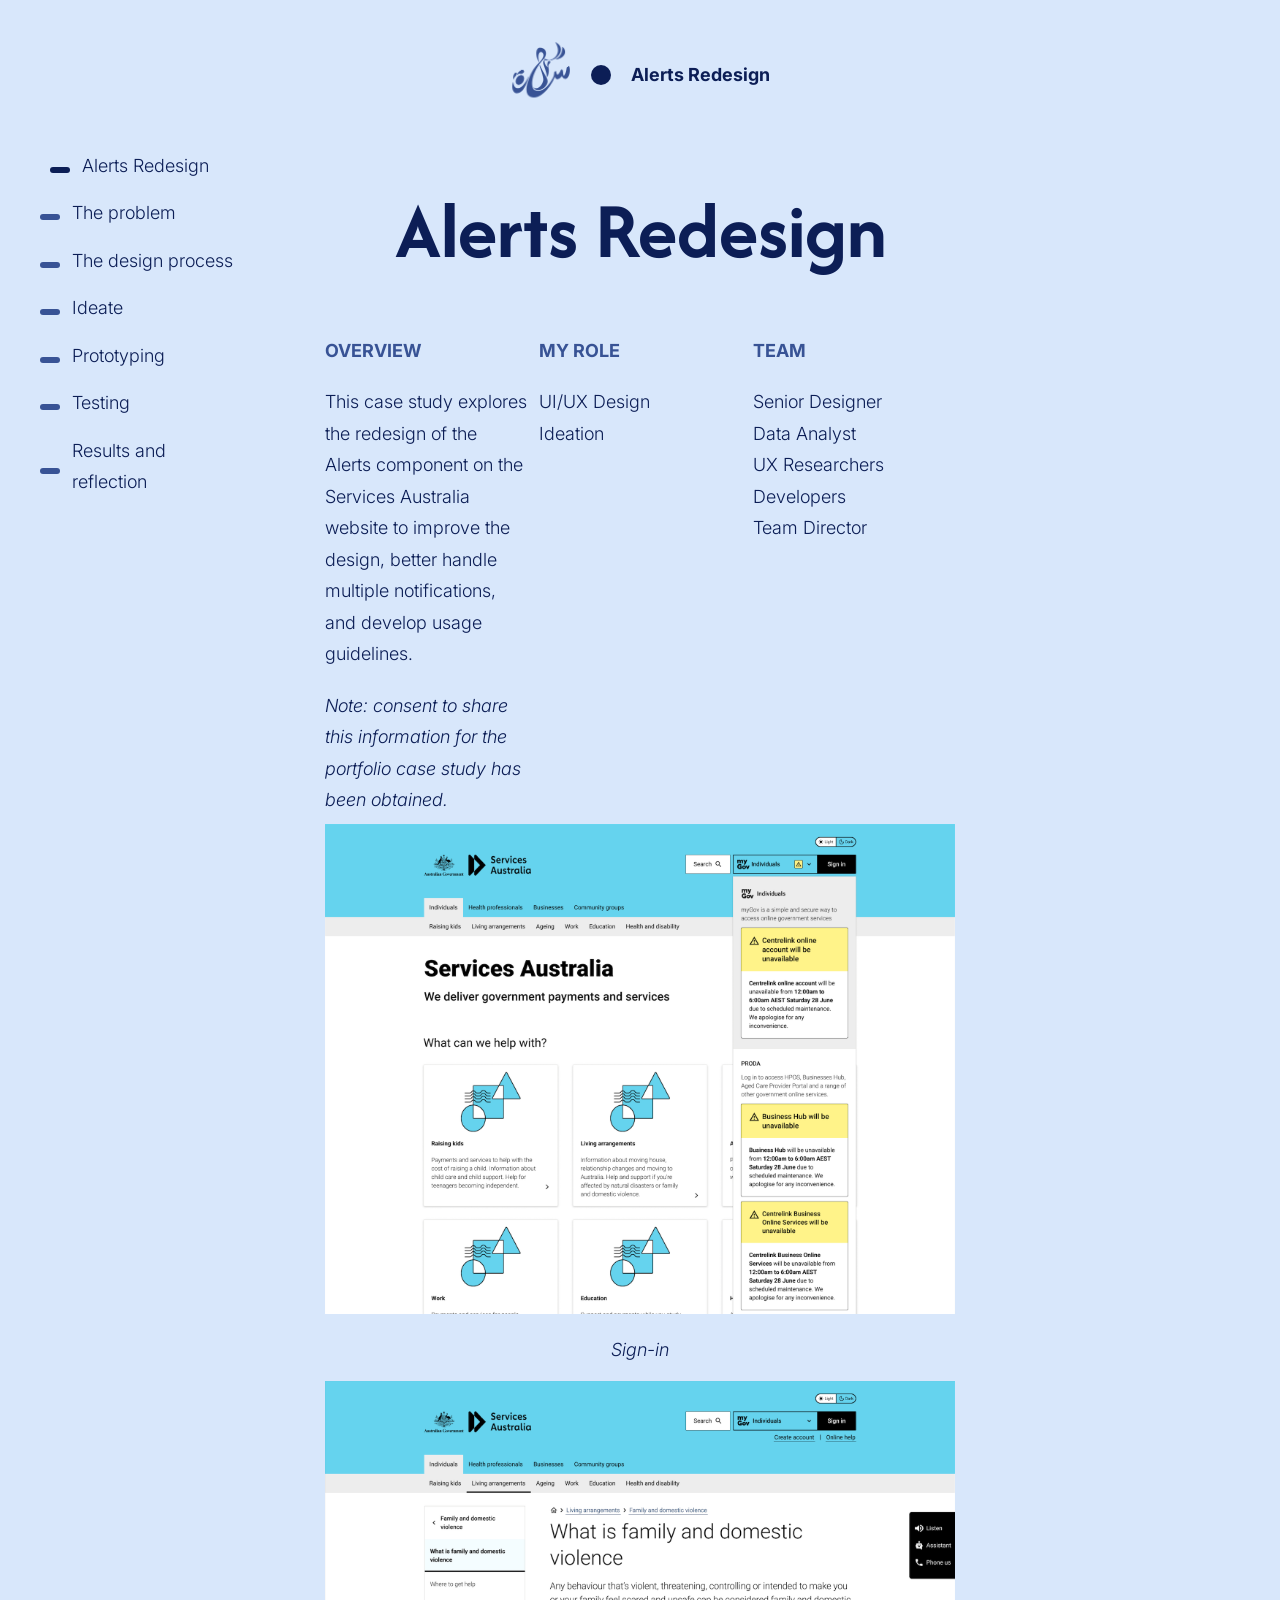
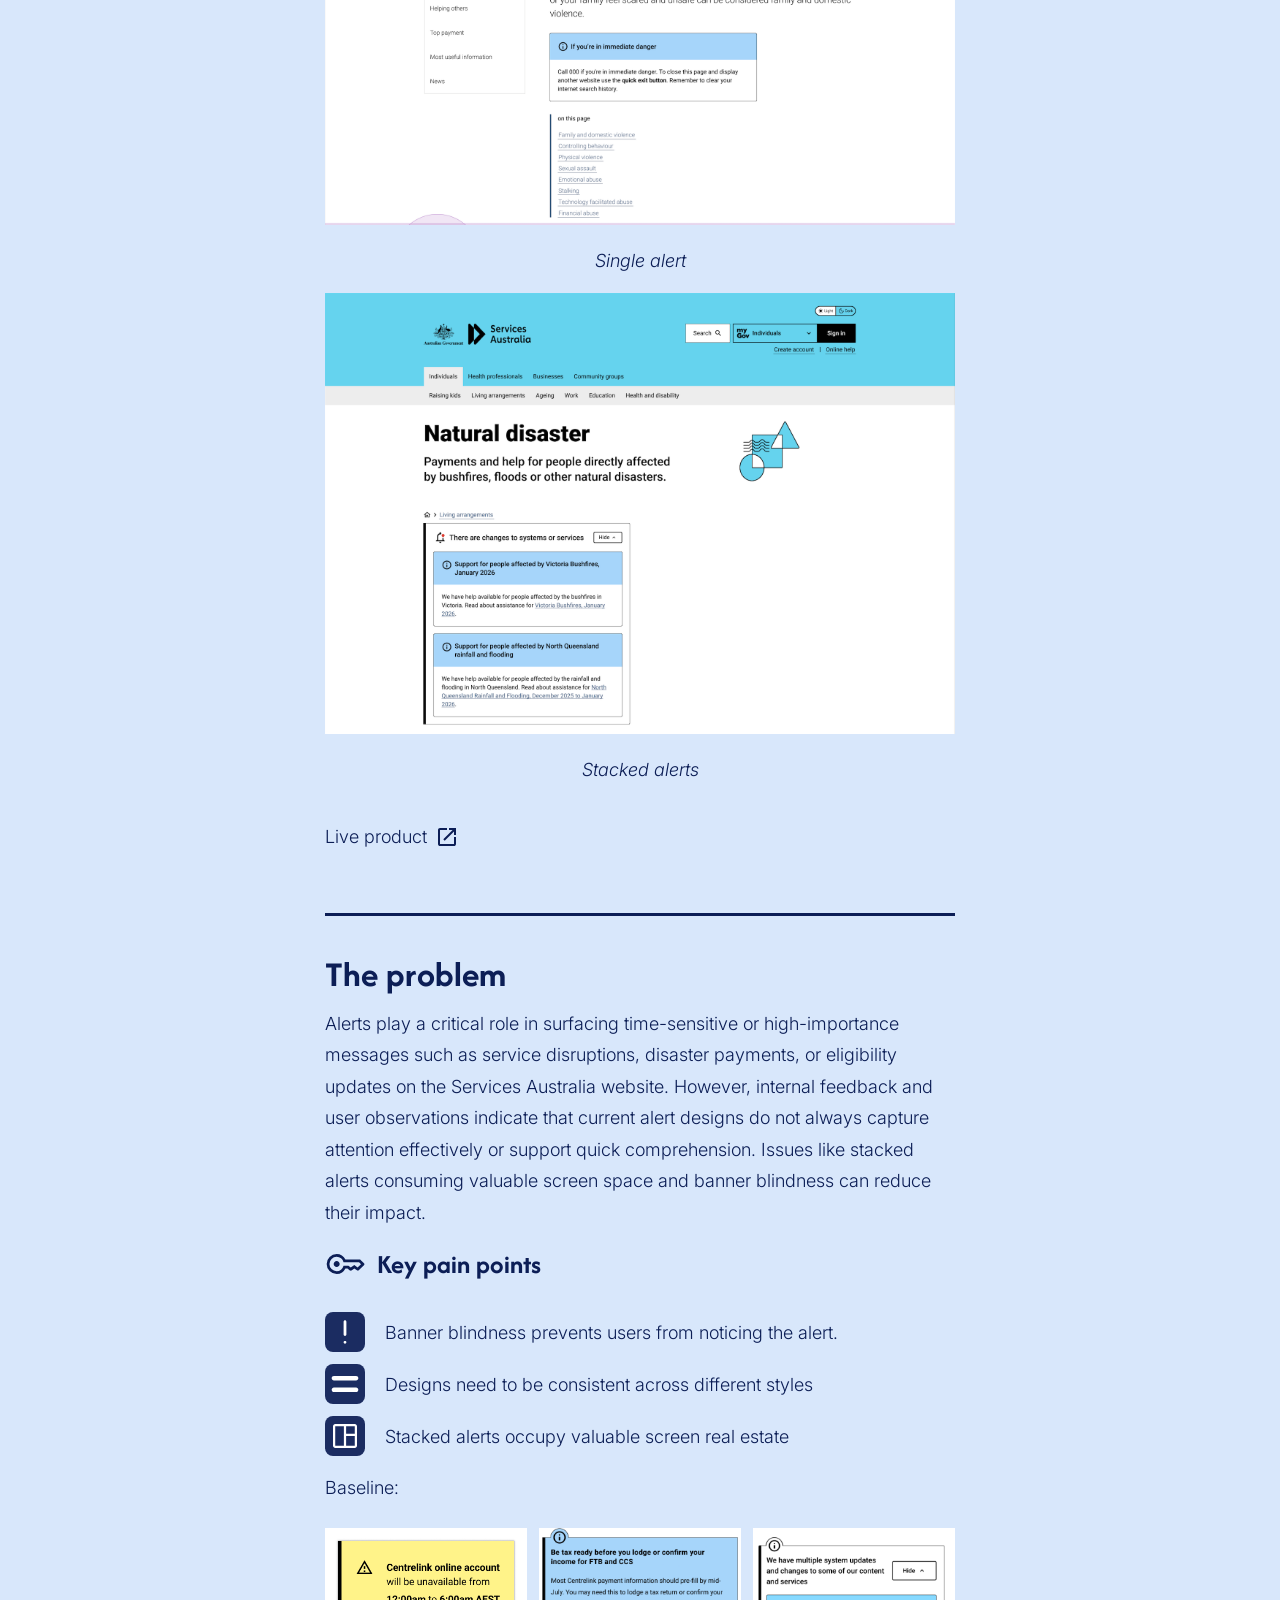
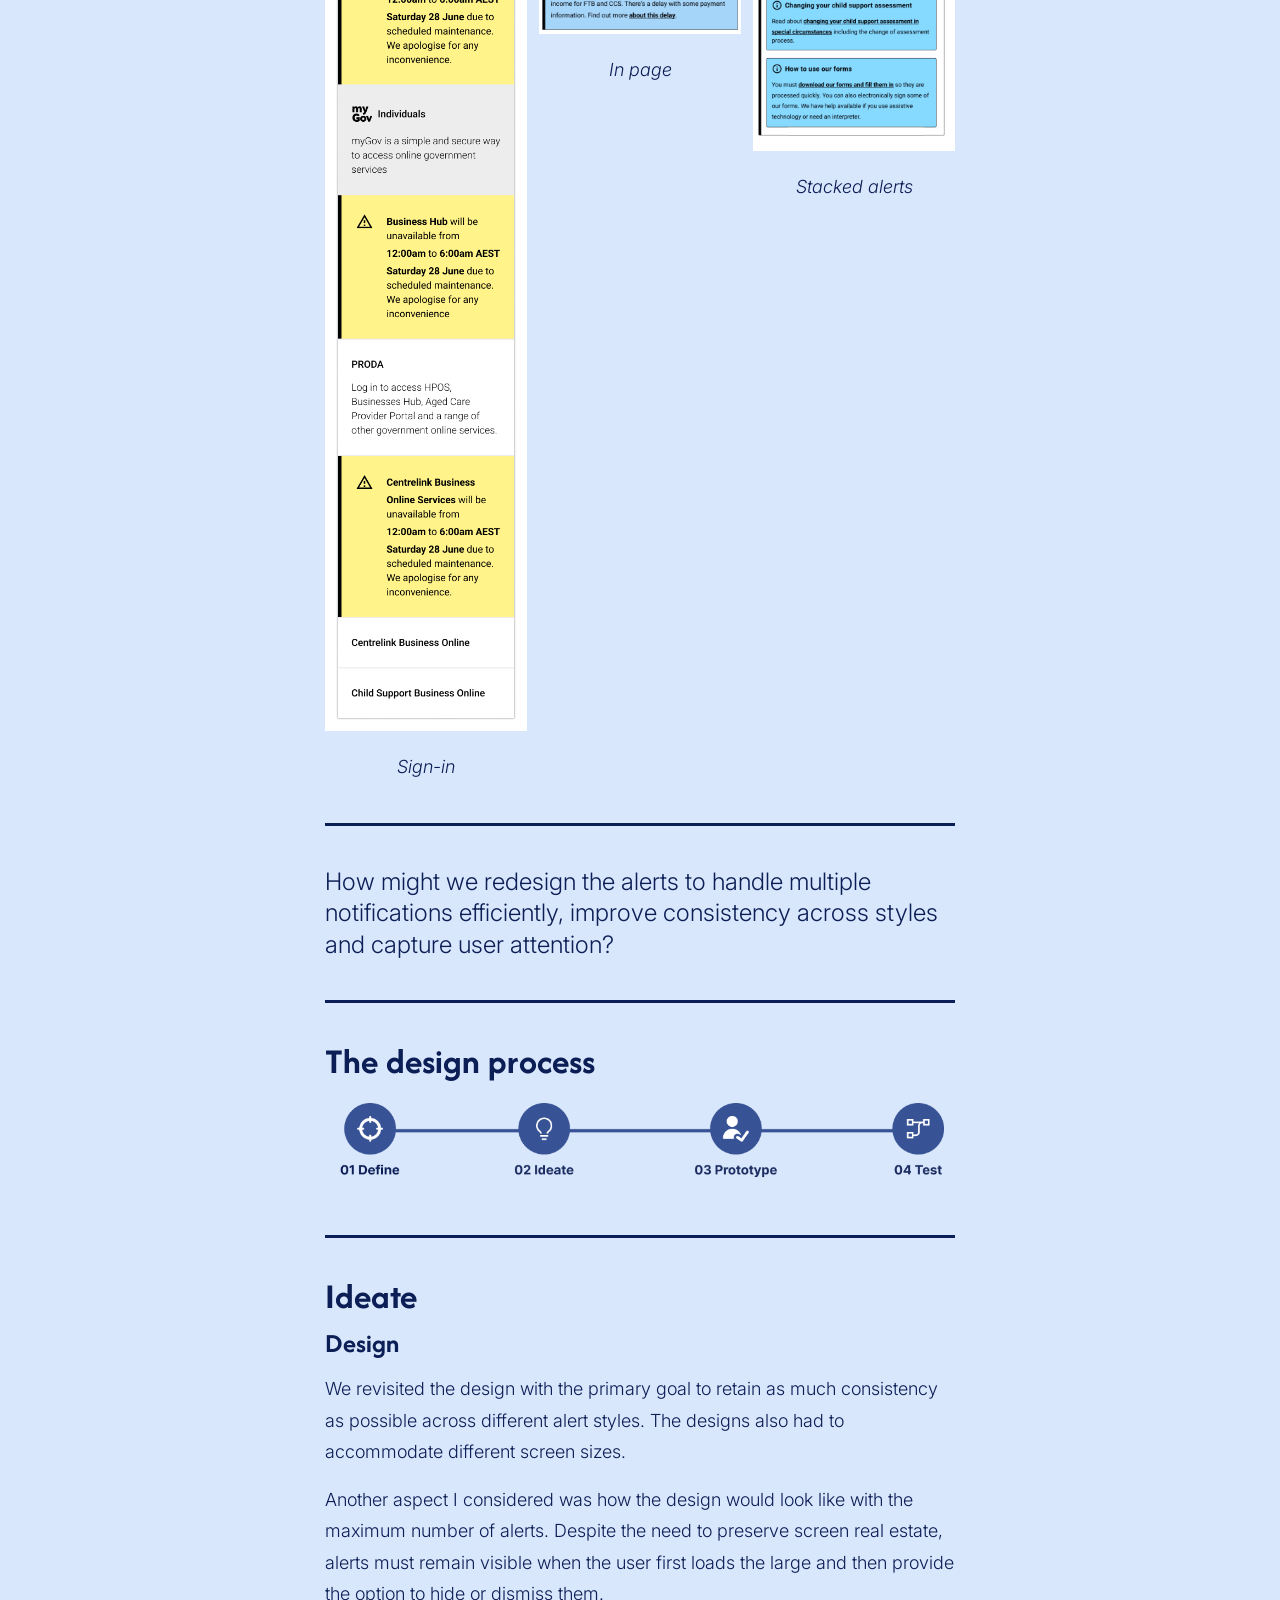
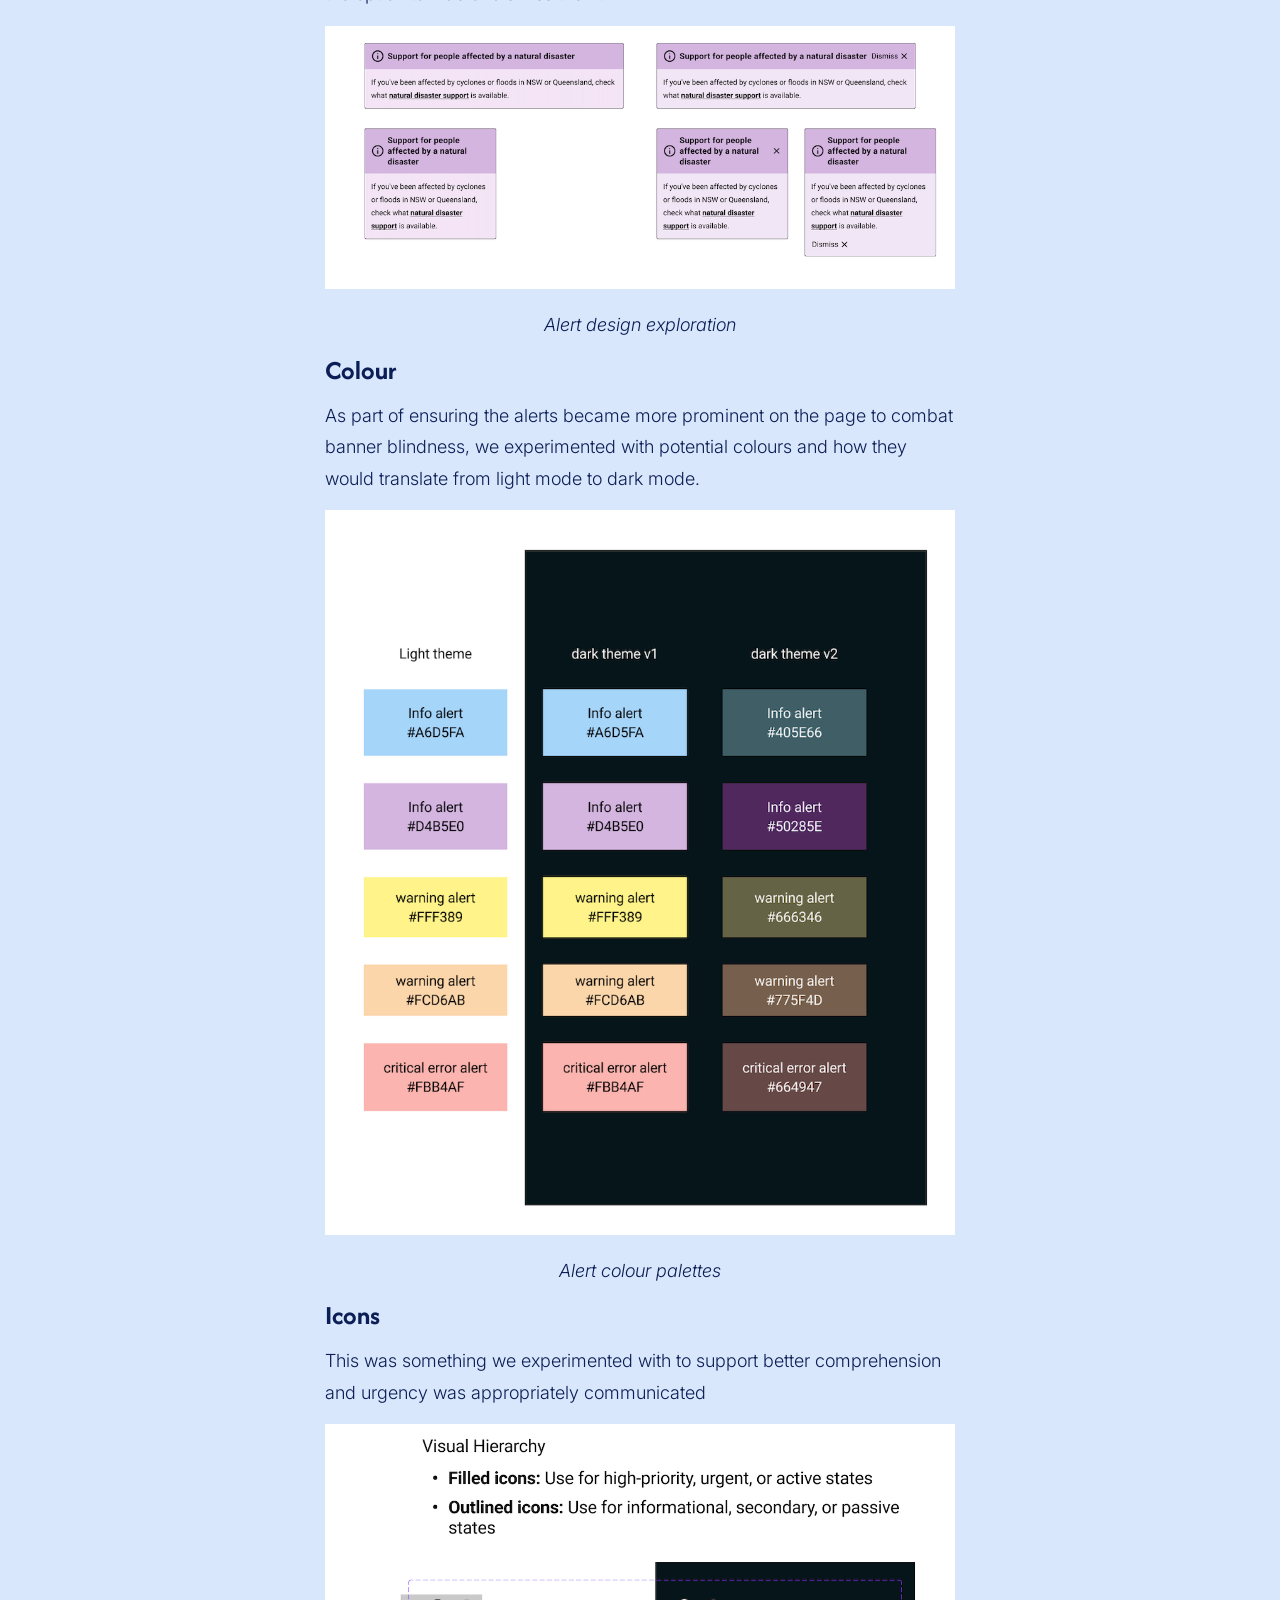
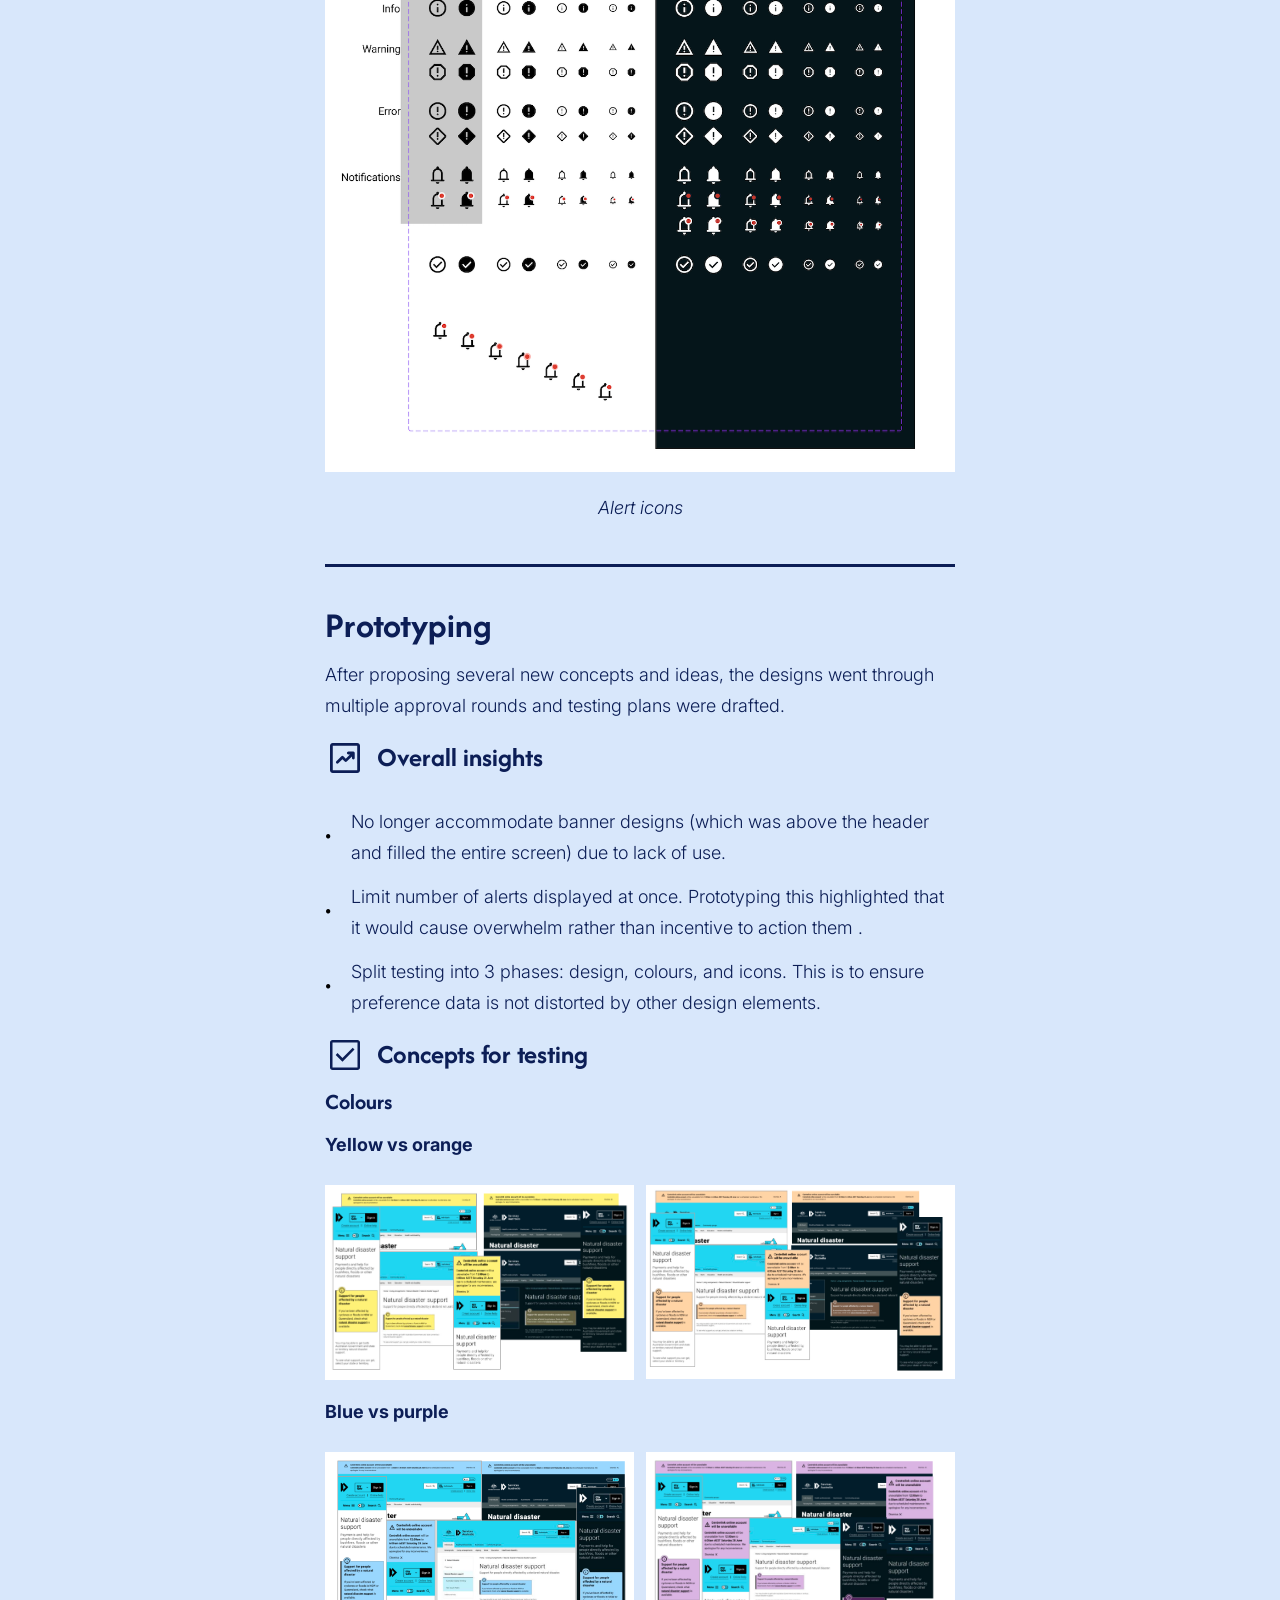
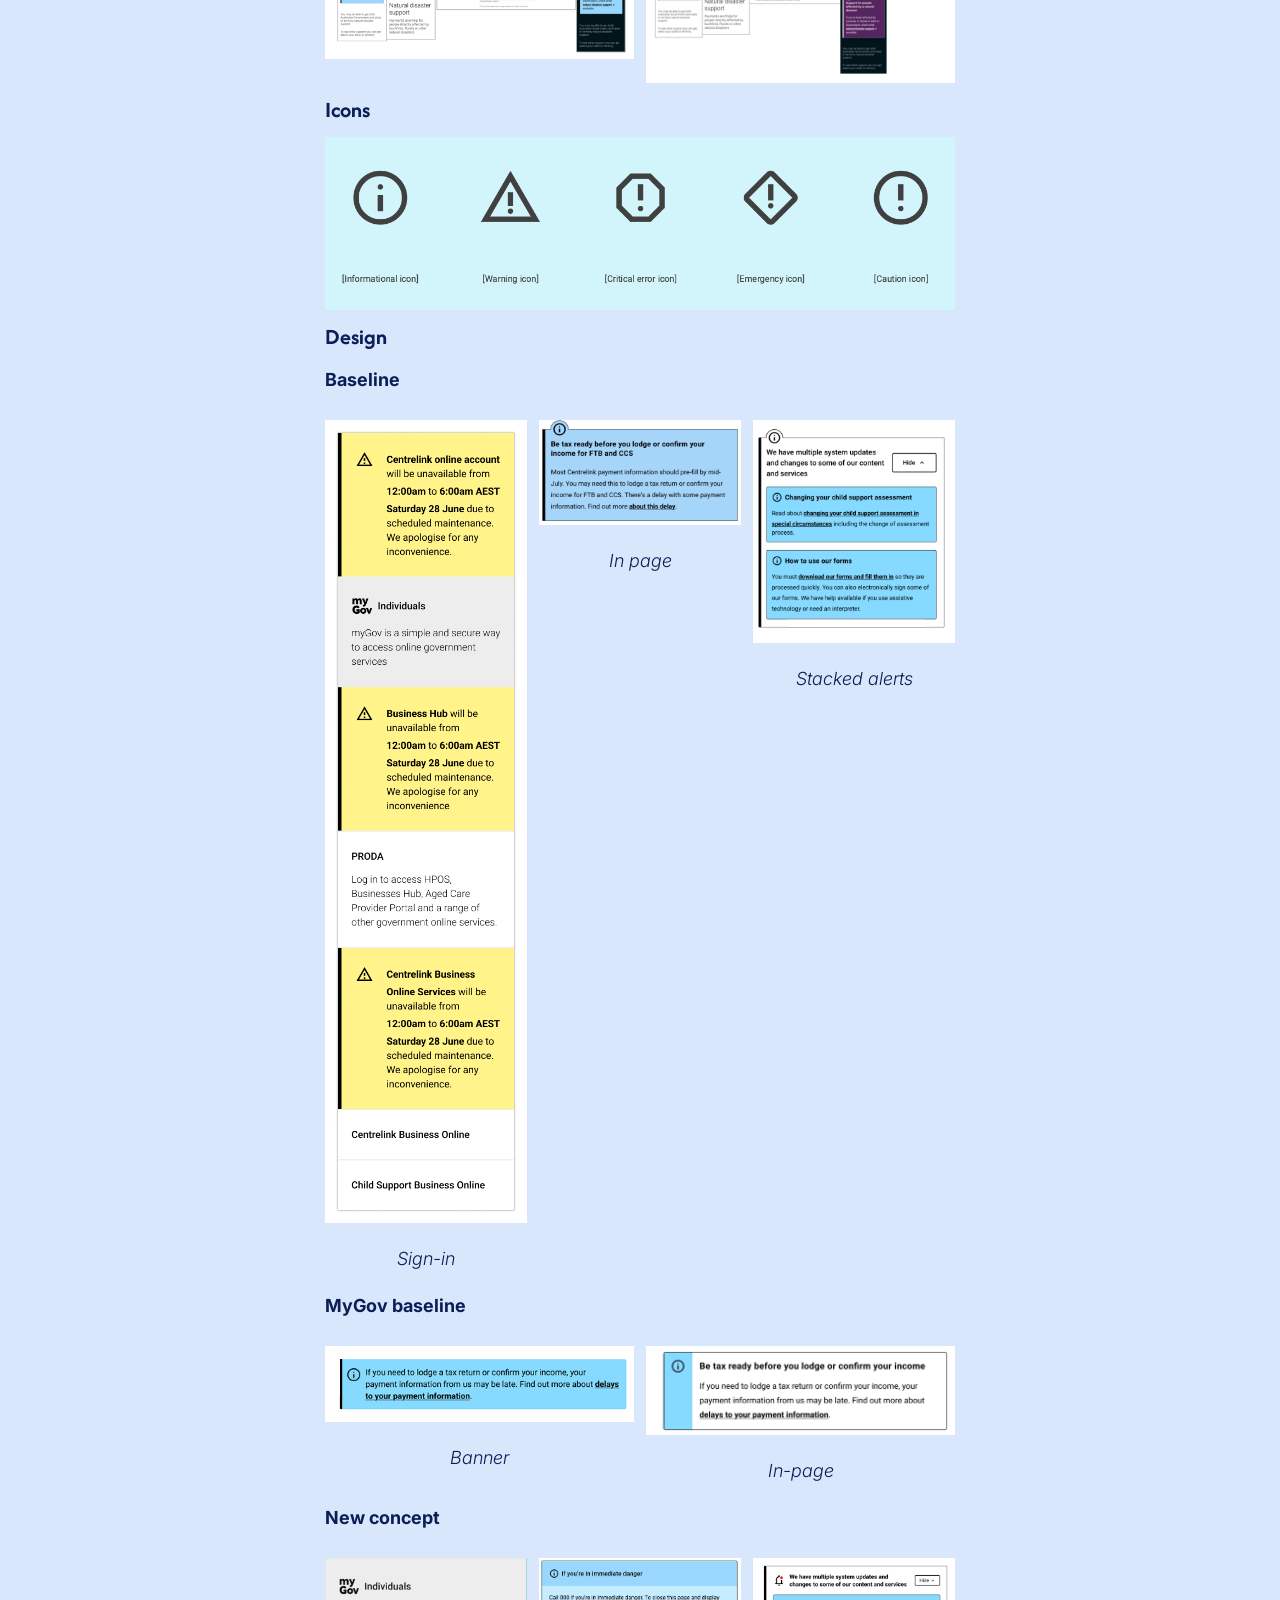
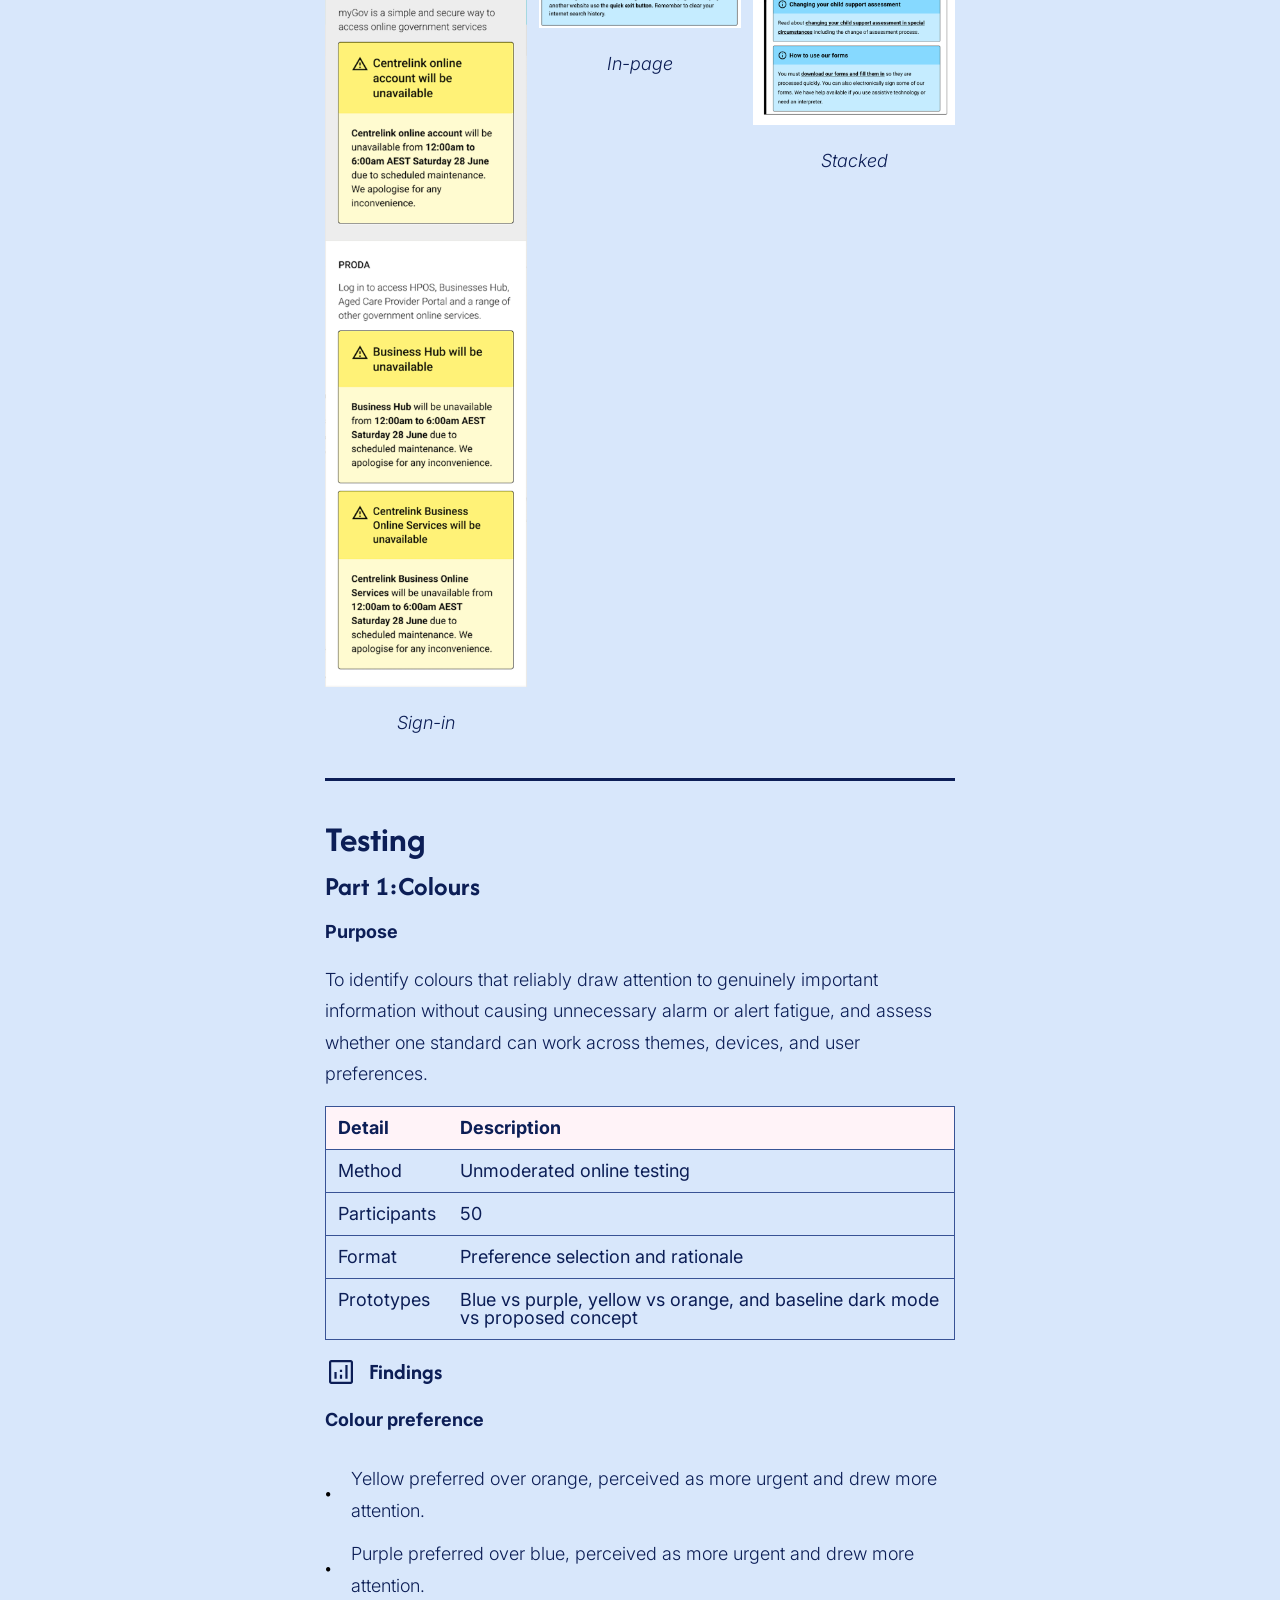
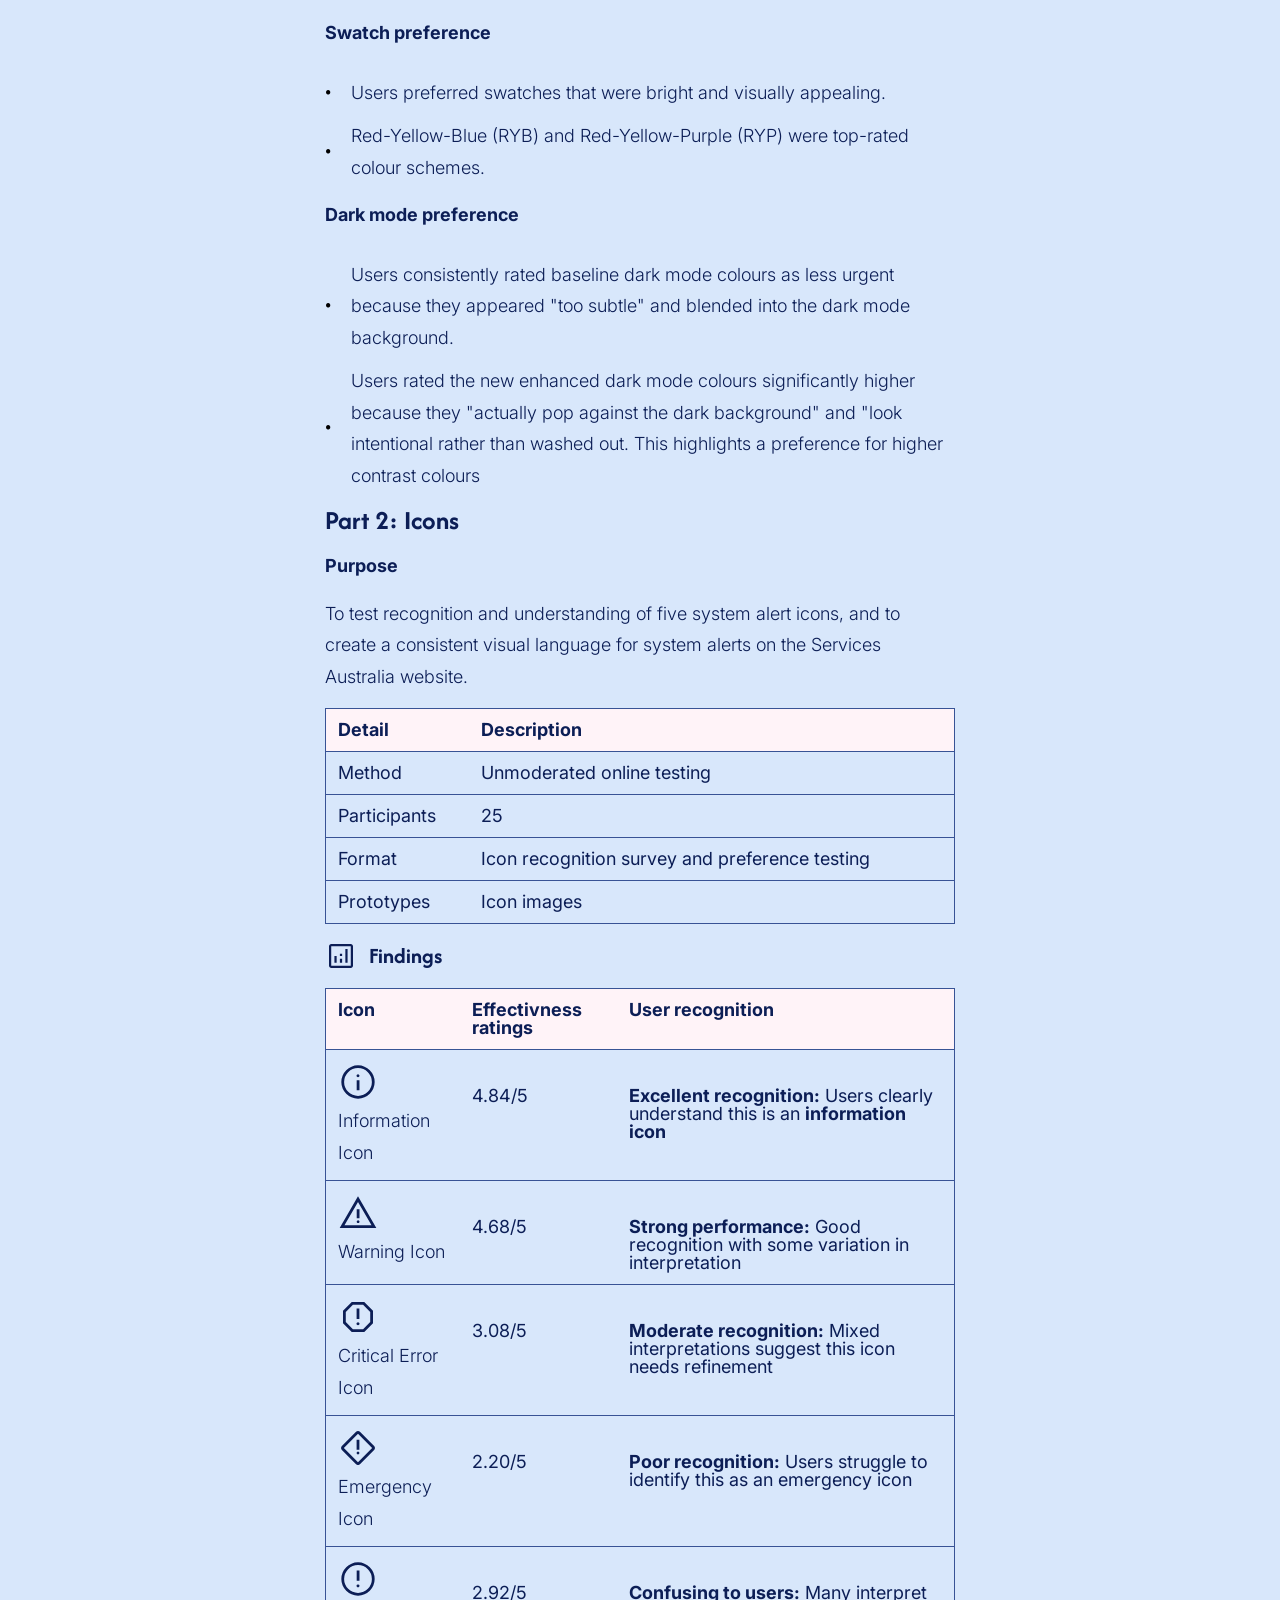
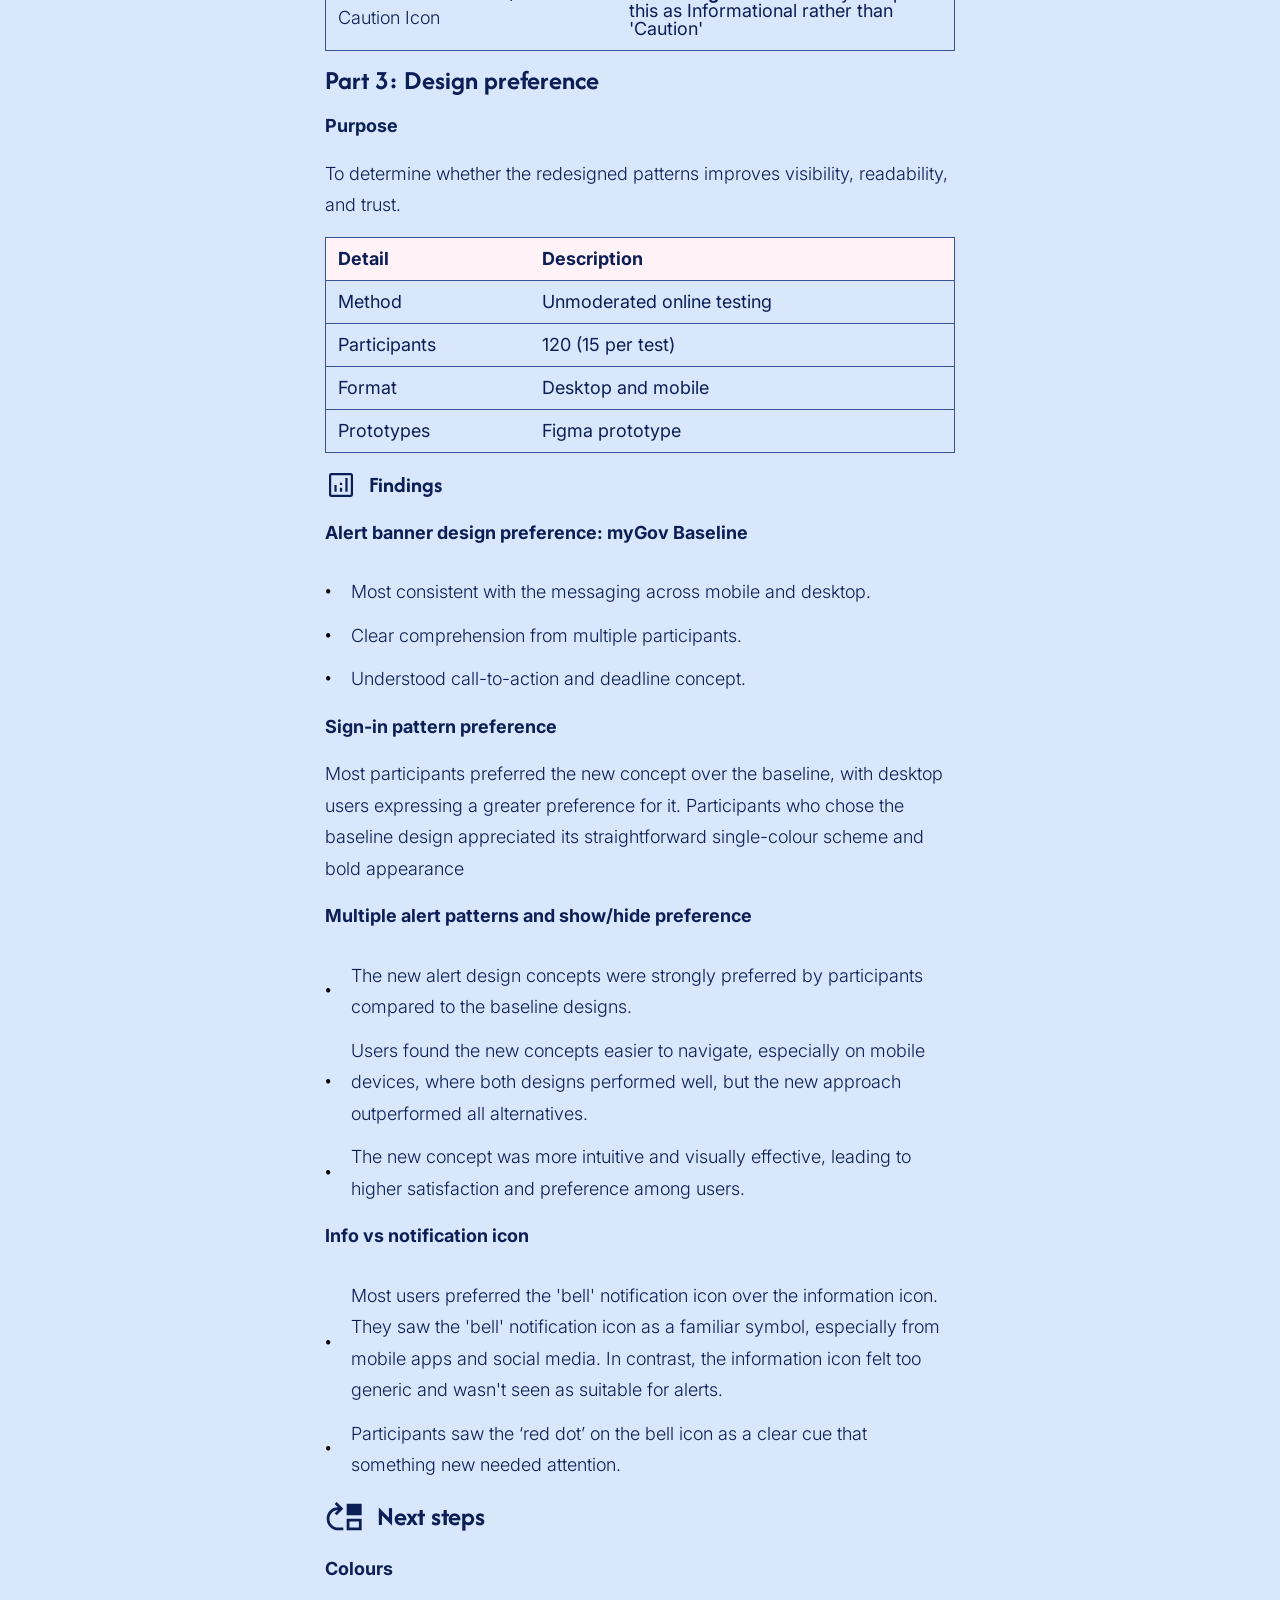
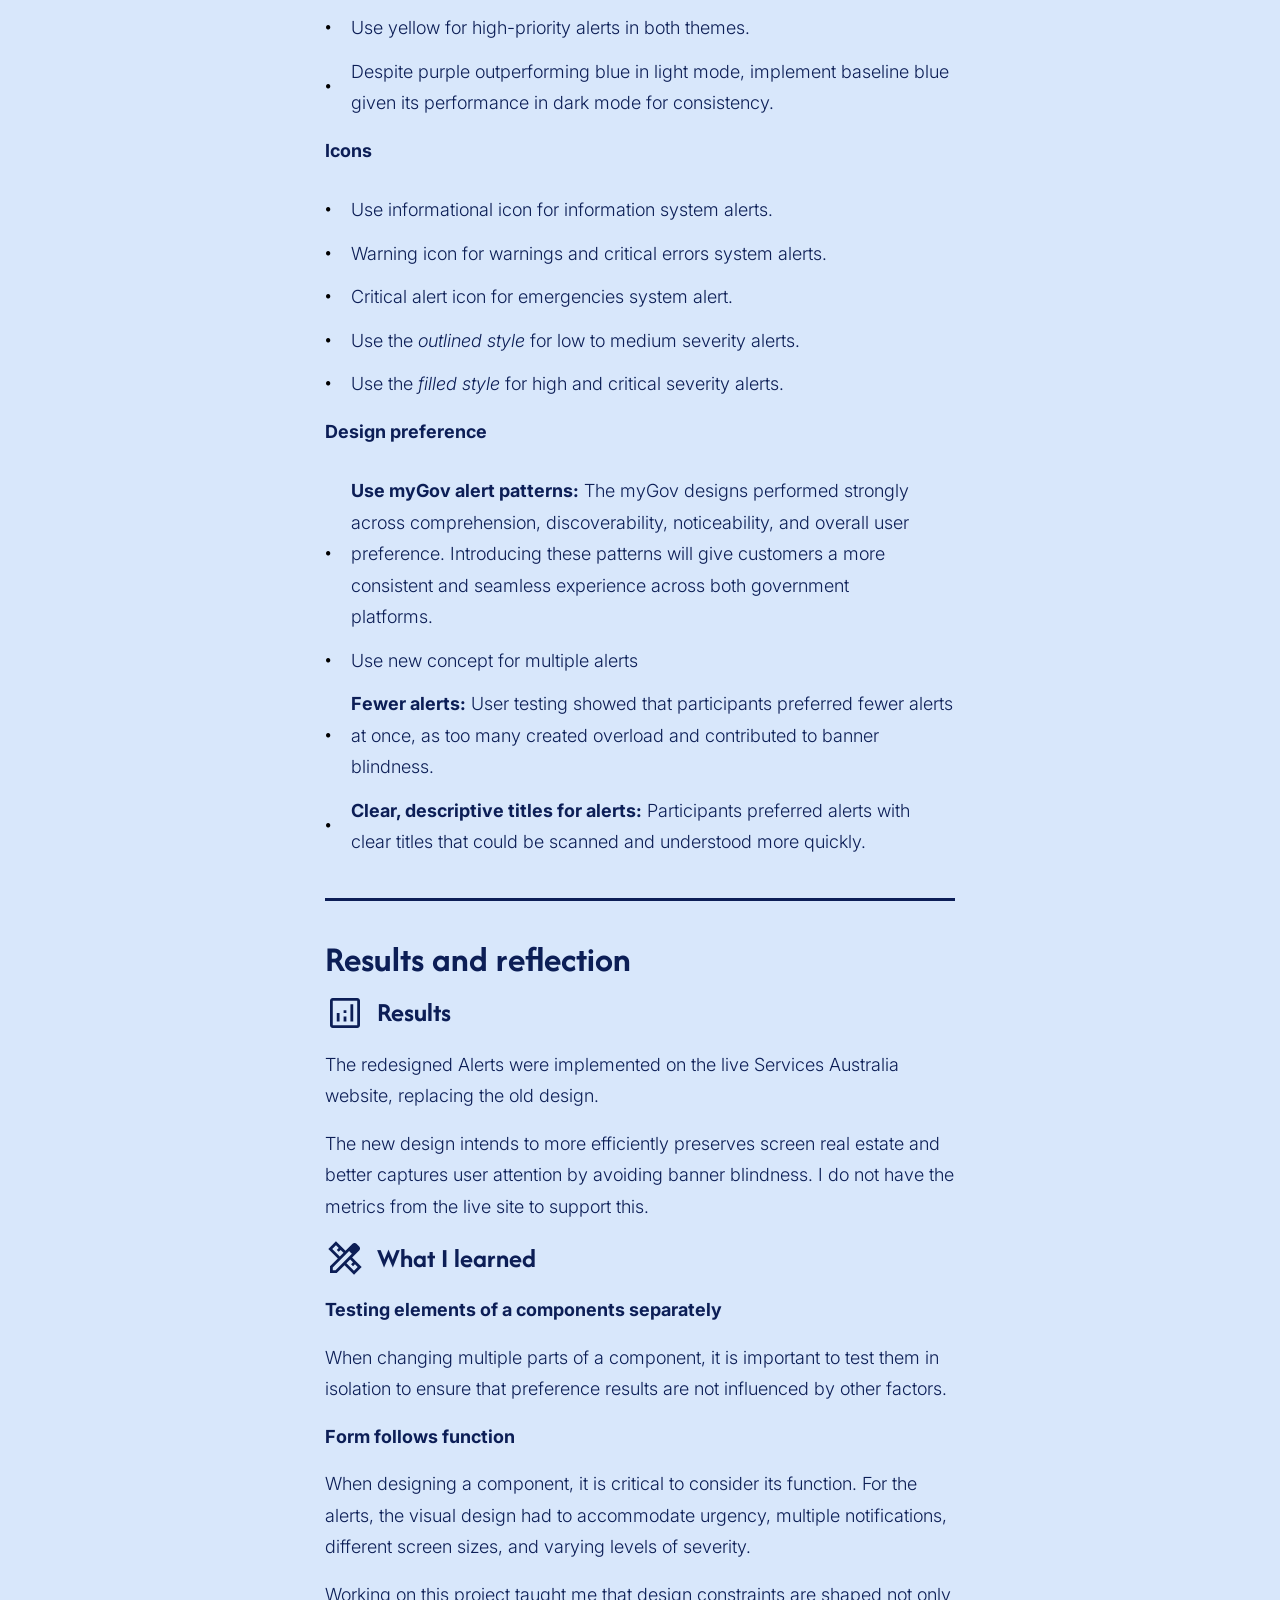
==== commit 8febbf69: "page poll case study checkpoint" ====
--- a/alerts.html
+++ b/alerts.html
@@ -88,8 +88,17 @@
             <p><i>Stacked alerts</i></p>
           </div>
         </div>
+        <div class="project-link">
+          <a
+            class="link"
+            href="https://www.servicesaustralia.gov.au/natural-disaster"
+            ><p>Live product</p>
+            <img src="assets/icons/open-in-new.svg" alt="" width="24" />
+          </a>
+        </div>
         <div class="content-container" id="problema">
           <!-- The problem -->
+
           <h3>The problem</h3>
           <p>
             Alerts play a critical role in surfacing time-sensitive or
@@ -164,29 +173,568 @@
           <!-- ideate -->
           <h3 id="ideate">Ideate</h3>
           <h4>Design</h4>
+          <p>
+            We revisited the design with the primary goal to retain as much
+            consistency as possible across different alert styles. The designs
+            also had to accommodate different screen sizes.
+          </p>
+          <p>
+            Another aspect I considered was how the design would look like with
+            the maximum number of alerts. Despite the need to preserve screen
+            real estate, alerts must remain visible when the user first loads
+            the large and then provide the option to hide or dismiss them.
+          </p>
+          <div class="sub-container-3 caption">
+            <img
+              src="assets/alerts/ideate-design.png"
+              alt="screenshot of exploring an alert"
+            />
+            <p><i>Alert design exploration</i></p>
+          </div>
           <h4>Colour</h4>
+          <p>
+            As part of ensuring the alerts became more prominent on the page to
+            combat banner blindness, we experimented with potential colours and
+            how they would translate from light mode to dark mode.
+          </p>
+          <div class="sub-container-3 caption">
+            <img
+              src="assets/alerts/ideate-colour.png"
+              alt="screenshot of potential alert color palettes"
+            />
+            <p><i>Alert colour palettes</i></p>
+          </div>
           <h4>Icons</h4>
+          <p>
+            This was something we experimented with to support better
+            comprehension and urgency was appropriately communicated
+          </p>
+          <div class="sub-container-3 caption">
+            <img
+              src="assets/alerts/ideate-icon.png"
+              alt="screenshot of different icons"
+            />
+            <p><i>Alert icons</i></p>
+          </div>
         </div>
         <div class="content-container">
           <!-- prototype -->
           <h3 id="protoa">Prototyping</h3>
+          <p>
+            After proposing several new concepts and ideas, the designs went
+            through multiple approval rounds and testing plans were drafted.
+          </p>
+
           <div class="icon-heading">
             <img src="assets/icons/insights.svg" alt="" />
             <h4>Overall insights</h4>
           </div>
+          <ul>
+            <li>
+              &bull;
+              <p>
+                No longer accommodate banner designs (which was above the header
+                and filled the entire screen) due to lack of use.
+              </p>
+            </li>
+            <li>
+              &bull;
+              <p>
+                Limit number of alerts displayed at once. Prototyping this
+                highlighted that it would cause overwhelm rather than incentive
+                to action them .
+              </p>
+            </li>
+            <li>
+              &bull;
+              <p>
+                Split testing into 3 phases: design, colours, and icons. This is
+                to ensure preference data is not distorted by other design
+                elements.
+              </p>
+            </li>
+          </ul>
           <div class="icon-heading">
             <img src="assets/icons/Checkbox.svg" alt="" />
             <h4>Concepts for testing</h4>
           </div>
-        </div>
+          <h5>Colours</h5>
+          <p><b>Yellow vs orange</b></p>
+          <div class="image-container">
+            <img
+              src="assets/alerts/yellow.png"
+              alt="yellow color alert in desktop, mobile, light and dark mode"
+            />
+            <img
+              src="assets/alerts/orange.png"
+              alt="orange color alert in desktop, mobile, light and dark mode"
+            />
+          </div>
+          <p><b>Blue vs purple</b></p>
+          <div class="image-container">
+            <img
+              src="assets/alerts/blue.png"
+              alt="blue color alert in desktop, mobile, light and dark mode"
+            />
+            <img
+              src="assets/alerts/purple.png"
+              alt="purple color alert in desktop, mobile, light and dark mode"
+            />
+          </div>
+          <h5>Icons</h5>
+          <img
+            src="assets/alerts/iconstest.png"
+            alt="screenshot of 5 icons: informational, warning, critical error, emergency, caution"
+          />
+          <h5>Design</h5>
+          <p><b>Baseline</b></p>
+          <div class="image-container">
+            <div class="sub-container-3 caption">
+              <img
+                src="assets/alerts/baseline-sign-ing.png"
+                alt="baseline design for alerts on sign-in"
+              />
+              <p><i>Sign-in</i></p>
+            </div>
+            <div class="sub-container-3 caption">
+              <img
+                src="assets/alerts/baseline-in-page.png"
+                alt="baseline design for alerts in the page"
+              />
+              <p><i>In page</i></p>
+            </div>
+            <div class="sub-container-3 caption">
+              <img
+                src="assets/alerts/baseline-stacked.png"
+                alt="baseline design for alerts when stacked"
+              />
+              <p><i>Stacked alerts</i></p>
+            </div>
+          </div>
+          <p><b>MyGov baseline</b></p>
+          <div class="image-container">
+            <div class="sub-container-3 caption">
+              <img
+                src="assets/alerts/test-mygov-banner.png"
+                alt="mygov banner alert"
+              />
+              <p><i>Banner</i></p>
+            </div>
+            <div class="sub-container-3 caption">
+              <img
+                src="assets/alerts/test-mygov-in-page.png"
+                alt="mygov in-page alert"
+              />
+              <p><i>In-page</i></p>
+            </div>
+          </div>
+
+          <p><b>New concept</b></p>
+          <div class="image-container">
+            <div class="sub-container-3 caption">
+              <img
+                src="assets/alerts/test-c1-sign-in.png"
+                alt="new concept alert sign-in"
+              />
+              <p><i>Sign-in</i></p>
+            </div>
+            <div class="sub-container-3 caption">
+              <img
+                src="assets/alerts/test-c1-in-page.png"
+                alt="new concept alert in-page"
+              />
+              <p><i>In-page</i></p>
+            </div>
+            <div class="sub-container-3 caption">
+              <img
+                src="assets/alerts/test-c1-stacked.png"
+                alt="new concept alert stacked"
+              />
+              <p><i>Stacked</i></p>
+            </div>
+          </div>
+        </div>
+
+        <!-- PROGRESS POINT TESTING -->
         <div class="content-container">
           <!-- Testing -->
           <h3 id="testa">Testing</h3>
+          <h4>Part 1:Colours</h4>
+          <p><b>Purpose</b></p>
+          <p>
+            To identify colours that reliably draw attention to genuinely
+            important information without causing unnecessary alarm or alert
+            fatigue, and assess whether one standard can work across themes,
+            devices, and user preferences.
+          </p>
+          <table>
+            <tr>
+              <th>Detail</th>
+              <th>Description</th>
+            </tr>
+            <tr>
+              <td>Method</td>
+              <td>Unmoderated online testing</td>
+            </tr>
+            <tr>
+              <td>Participants</td>
+              <td>50</td>
+            </tr>
+            <tr>
+              <td>Format</td>
+              <td>Preference selection and rationale</td>
+            </tr>
+            <tr>
+              <td>Prototypes</td>
+              <td>
+                Blue vs purple, yellow vs orange, and baseline dark mode vs
+                proposed concept
+              </td>
+            </tr>
+          </table>
+          <div class="icon-heading">
+            <img src="assets/icons/findings.svg" alt="" width="32" />
+            <h5>Findings</h5>
+          </div>
+          <p><b>Colour preference</b></p>
+          <ul>
+            <li>
+              &bull;
+              <p>
+                Yellow preferred over orange, perceived as more urgent and drew
+                more attention.
+              </p>
+            </li>
+            <li>
+              &bull;
+              <p>
+                Purple preferred over blue, perceived as more urgent and drew
+                more attention.
+              </p>
+            </li>
+          </ul>
+          <p><b>Swatch preference</b></p>
+          <ul>
+            <li>
+              &bull;
+              <p>
+                Users preferred swatches that were bright and visually
+                appealing.
+              </p>
+            </li>
+            <li>
+              &bull;
+              <p>
+                Red-Yellow-Blue (RYB) and Red-Yellow-Purple (RYP) were top-rated
+                colour schemes.
+              </p>
+            </li>
+          </ul>
+          <p><b>Dark mode preference</b></p>
+          <ul>
+            <li>
+              &bull;
+              <p>
+                Users consistently rated baseline dark mode colours as less
+                urgent because they appeared "too subtle" and blended into the
+                dark mode background.
+              </p>
+            </li>
+            <li>
+              &bull;
+              <p>
+                Users rated the new enhanced dark mode colours significantly
+                higher because they "actually pop against the dark background"
+                and "look intentional rather than washed out. This highlights a
+                preference for higher contrast colours
+              </p>
+            </li>
+          </ul>
+
+          <h4>Part 2: Icons</h4>
+          <p><b>Purpose</b></p>
+          <p>
+            To test recognition and understanding of five system alert icons,
+            and to create a consistent visual language for system alerts on the
+            Services Australia website.
+          </p>
+          <table>
+            <tr>
+              <th>Detail</th>
+              <th>Description</th>
+            </tr>
+            <tr>
+              <td>Method</td>
+              <td>Unmoderated online testing</td>
+            </tr>
+            <tr>
+              <td>Participants</td>
+              <td>25</td>
+            </tr>
+            <tr>
+              <td>Format</td>
+              <td>Icon recognition survey and preference testing</td>
+            </tr>
+            <tr>
+              <td>Prototypes</td>
+              <td>Icon images</td>
+            </tr>
+          </table>
+          <div class="icon-heading">
+            <img src="assets/icons/findings.svg" alt="" width="32" />
+            <h5>Findings</h5>
+          </div>
+          <table>
+            <thead>
+              <tr>
+                <th>Icon</th>
+                <th>Effectivness ratings</th>
+                <th>User recognition</th>
+              </tr>
+            </thead>
+            <tbody>
+              <tr>
+                <td>
+                  <img src="assets/icons/information.svg" alt="" />
+                  <p>Information Icon</p>
+                </td>
+                <td>4.84/5</td>
+                <td>
+                  <b>Excellent recognition:</b> Users clearly understand this is
+                  an <b>information icon</b>
+                </td>
+              </tr>
+              <tr>
+                <td>
+                  <img src="assets/icons/warning.svg" alt="" />
+                  <p>Warning Icon</p>
+                </td>
+                <td>4.68/5</td>
+                <td>
+                  <b>Strong performance:</b> Good recognition with some
+                  variation in interpretation
+                </td>
+              </tr>
+              <tr>
+                <td>
+                  <img src="assets/icons/criticalerror.svg" alt="" />
+                  <p>Critical Error Icon</p>
+                </td>
+                <td>3.08/5</td>
+                <td>
+                  <b>Moderate recognition:</b> Mixed interpretations suggest
+                  this icon needs refinement
+                </td>
+              </tr>
+              <tr>
+                <td>
+                  <img src="assets/icons/emergency.svg" alt="" />
+                  <p>Emergency Icon</p>
+                </td>
+                <td>2.20/5</td>
+                <td>
+                  <b>Poor recognition:</b> Users struggle to identify this as an
+                  emergency icon
+                </td>
+              </tr>
+              <tr>
+                <td>
+                  <img src="assets/icons/caution.svg" alt="" />
+                  <p>Caution Icon</p>
+                </td>
+                <td>2.92/5</td>
+                <td>
+                  <b>Confusing to users:</b> Many interpret this as
+                  Informational rather than 'Caution'
+                </td>
+              </tr>
+            </tbody>
+          </table>
+          <h4>Part 3: Design preference</h4>
+          <p><b>Purpose</b></p>
+          <p>
+            To determine whether the redesigned patterns improves visibility,
+            readability, and trust.
+          </p>
+          <table>
+            <tr>
+              <th>Detail</th>
+              <th>Description</th>
+            </tr>
+            <tr>
+              <td>Method</td>
+              <td>Unmoderated online testing</td>
+            </tr>
+            <tr>
+              <td>Participants</td>
+              <td>120 (15 per test)</td>
+            </tr>
+            <tr>
+              <td>Format</td>
+              <td>Desktop and mobile</td>
+            </tr>
+            <tr>
+              <td>Prototypes</td>
+              <td>Figma prototype</td>
+            </tr>
+          </table>
+          <div class="icon-heading">
+            <img src="assets/icons/findings.svg" alt="" width="32" />
+            <h5>Findings</h5>
+          </div>
+          <p><b>Alert banner design preference: myGov Baseline</b></p>
+          <ul>
+            <li>
+              &bull;
+              <p>
+                Most consistent with the messaging across mobile and desktop.
+              </p>
+            </li>
+            <li>
+              &bull;
+              <p>Clear comprehension from multiple participants.</p>
+            </li>
+            <li>
+              &bull;
+              <p>Understood call-to-action and deadline concept.</p>
+            </li>
+          </ul>
+          <p><b>Sign-in pattern preference </b></p>
+          <p>
+            Most participants preferred the new concept over the baseline, with
+            desktop users expressing a greater preference for it. Participants
+            who chose the baseline design appreciated its straightforward
+            single-colour scheme and bold appearance
+          </p>
+          <p><b>Multiple alert patterns and show/hide preference</b></p>
+          <ul>
+            <li>
+              &bull;
+              <p>
+                The new alert design concepts were strongly preferred by
+                participants compared to the baseline designs.
+              </p>
+            </li>
+            <li>
+              &bull;
+              <p>
+                Users found the new concepts easier to navigate, especially on
+                mobile devices, where both designs performed well, but the new
+                approach outperformed all alternatives.
+              </p>
+            </li>
+            <li>
+              &bull;
+              <p>
+                The new concept was more intuitive and visually effective,
+                leading to higher satisfaction and preference among users.
+              </p>
+            </li>
+          </ul>
+          <p><b>Info vs notification icon</b></p>
+          <ul>
+            <li>
+              &bull;
+              <p>
+                Most users preferred the 'bell' notification icon over the
+                information icon. They saw the 'bell' notification icon as a
+                familiar symbol, especially from mobile apps and social media.
+                In contrast, the information icon felt too generic and wasn't
+                seen as suitable for alerts.
+              </p>
+            </li>
+            <li>
+              &bull;
+              <p>
+                Participants saw the ‘red dot’ on the bell icon as a clear cue
+                that something new needed attention.
+              </p>
+            </li>
+          </ul>
 
           <div class="icon-heading">
             <img src="assets/icons/Moveup.svg" alt="" />
             <h4>Next steps</h4>
           </div>
+          <p><b>Colours</b></p>
+          <ul>
+            <li>
+              &bull;
+              <p>Use yellow for high-priority alerts in both themes.</p>
+            </li>
+            <li>
+              &bull;
+              <p>
+                Despite purple outperforming blue in light mode, implement
+                baseline blue given its performance in dark mode for
+                consistency.
+              </p>
+            </li>
+          </ul>
+          <p><b>Icons</b></p>
+          <ul>
+            <li>
+              &bull;
+              <p>Use informational icon for information system alerts.</p>
+            </li>
+            <li>
+              &bull;
+              <p>
+                Warning icon for warnings and critical errors system alerts.
+              </p>
+            </li>
+            <li>
+              &bull;
+              <p>Critical alert icon for emergencies system alert.</p>
+            </li>
+            <li>
+              &bull;
+              <p>
+                Use the <i>outlined style</i> for low to medium severity alerts.
+              </p>
+            </li>
+            <li>
+              &bull;
+              <p>
+                Use the <i>filled style</i> for high and critical severity
+                alerts.
+              </p>
+            </li>
+          </ul>
+          <p><b>Design preference</b></p>
+          <ul>
+            <li>
+              &bull;
+              <p>
+                <b>Use myGov alert patterns:</b> The myGov designs performed
+                strongly across comprehension, discoverability, noticeability,
+                and overall user preference. Introducing these patterns will
+                give customers a more consistent and seamless experience across
+                both government platforms.
+              </p>
+              <p></p>
+            </li>
+            <li>
+              &bull;
+              <p>Use new concept for multiple alerts</p>
+            </li>
+            <li>
+              &bull;
+              <p>
+                <b>Fewer alerts:</b> User testing showed that participants
+                preferred fewer alerts at once, as too many created overload and
+                contributed to banner blindness.
+              </p>
+            </li>
+            <li>
+              &bull;
+              <p>
+                <b>Clear, descriptive titles for alerts:</b> Participants
+                preferred alerts with clear titles that could be scanned and
+                understood more quickly.
+              </p>
+            </li>
+          </ul>
         </div>
 
         <div class="content-container" id="outcomea">
@@ -196,11 +744,38 @@
             <img src="assets/icons/Analytics.svg" alt="" />
             <h4>Results</h4>
           </div>
-
+          <p>
+            The redesigned Alerts were implemented on the live Services
+            Australia website, replacing the old design.
+          </p>
+          <p>
+            The new design intends to more efficiently preserves screen real
+            estate and better captures user attention by avoiding banner
+            blindness. I do not have the metrics from the live site to support
+            this.
+          </p>
           <div class="icon-heading">
             <img src="assets/icons/Designservices.svg" alt="" />
             <h4>What I learned</h4>
           </div>
+          <p><b>Testing elements of a components separately</b></p>
+          <p>
+            When changing multiple parts of a component, it is important to test
+            them in isolation to ensure that preference results are not
+            influenced by other factors.
+          </p>
+          <p><b>Form follows function</b></p>
+          <p>
+            When designing a component, it is critical to consider its function.
+            For the alerts, the visual design had to accommodate urgency,
+            multiple notifications, different screen sizes, and varying levels
+            of severity.
+          </p>
+          <p>
+            Working on this project taught me that design constraints are shaped
+            not only by project outcomes and scope, but also by what you're
+            designing.
+          </p>
         </div>
         <div class="other-work">
           <a class="back-button" href="index.html">
--- a/css/style.css
+++ b/css/style.css
@@ -61,7 +61,8 @@
 h1,
 h2,
 h3,
-h4 {
+h4,
+h5 {
   font-family: "Afacad", sans-serif;
   font-weight: 700;
   color: var(--font-main);
@@ -81,6 +82,10 @@
 
 h4 {
   font-size: 1.5rem;
+}
+
+h5 {
+  font-size: 1.25rem;
 }
 
 /* Header */
@@ -275,6 +280,10 @@
   transition: all 0.3s ease-out;
 }
 
+.project-link {
+  padding: 20px 0;
+}
+
 .link {
   text-decoration: none;
   display: flex;
